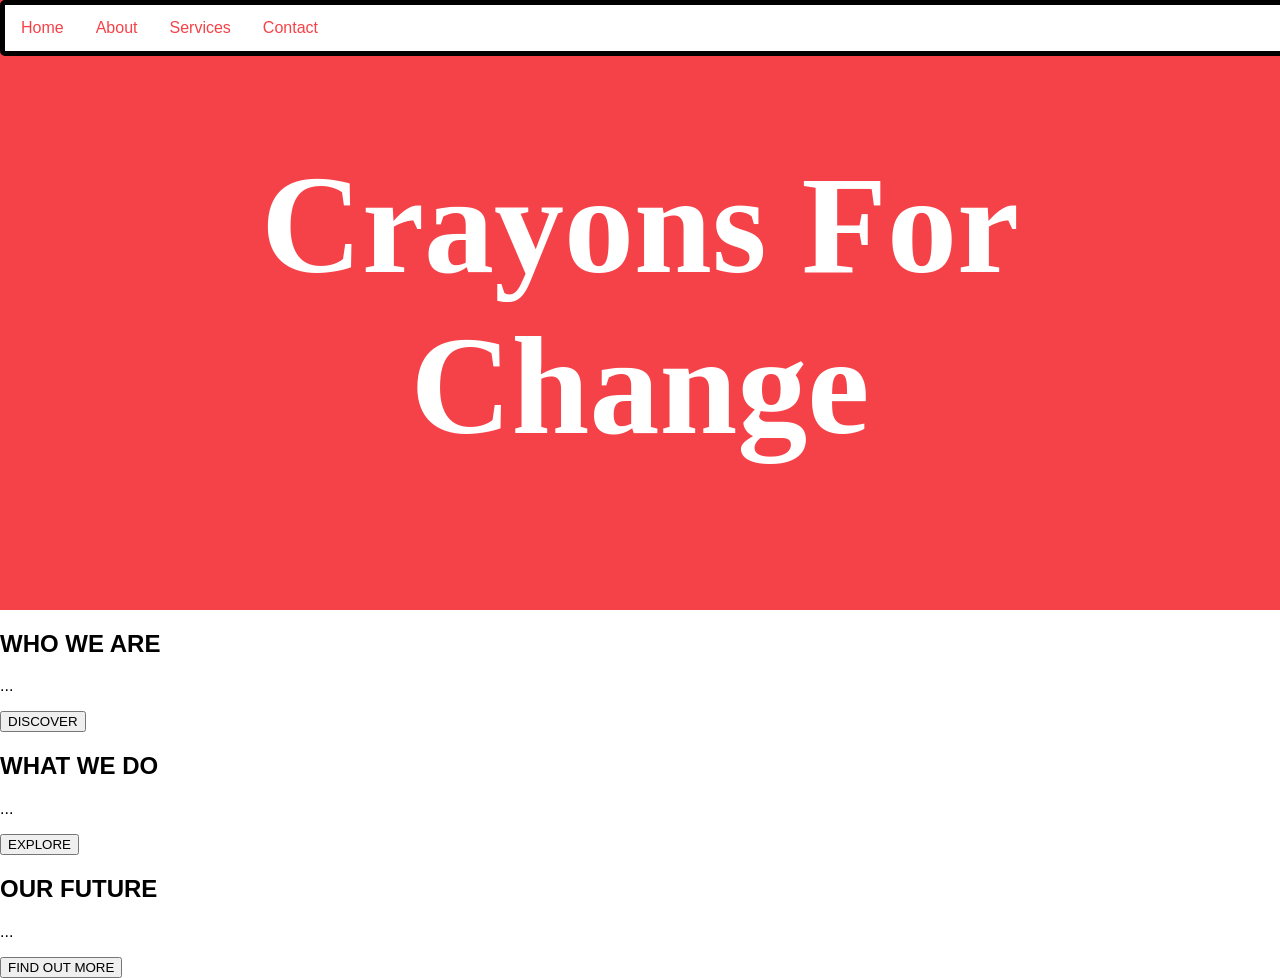
==== index.html @ f48bf634 "Initial commit" ====
<!DOCTYPE html>
<html>
	<head>
		<meta charset="utf-8" />
		<meta name="viewport" content="width=device-width" />
		<title>replit</title>
		<link href="style.css" rel="stylesheet" type="text/css" />
		<link rel="preconnect" href="https://fonts.googleapis.com" />
		<link rel="preconnect" href="https://fonts.gstatic.com" crossorigin />
		<link
			href="https://fonts.googleapis.com/css2?family=Oranienbaum&display=swap"
			rel="stylesheet"
		/>
	</head>

	<body>
		<div class="littleback">
			<div class="navbar">
				<a href="#home">Home</a>
				<a href="#about">About</a>
				<a href="#services">Services</a>
				<a href="#contact">Contact</a>
			</div>
		</div>
		<div class="header">
			<h1>Crayons For Change</h1>
		</div>
		<section id="who-we-are">
			<h2>WHO WE ARE</h2>
			<p>...</p>
			<button>DISCOVER</button>
		</section>

		<section id="what-we-do">
			<h2>WHAT WE DO</h2>
			<p>...</p>
			<button>EXPLORE</button>
		</section>

		<section id="our-future">
			<h2>OUR FUTURE</h2>
			<p>...</p>
			<button>FIND OUT MORE</button>
		</section>
		<div></div>
	</body>
</html>
---- style.css ----
body {
	margin: 0;
	padding: 0;
	font-family: Arial, sans-serif;
}

.header {
	background-color: #f54248; /* Set your desired background color */
	color: #ffffff; /* Set your desired text color */
	padding: 50px;
	text-align: center;
	font-size: 70px;
	font-family: "Roboto", serif;
}

.navbar {
	background-color: white; /* Set your desired background color */
	overflow: hidden;
	border-radius: 5px; /* Add rounded border */
	border: 5px solid black;
	position: fixed; /* Set position to fixed */
	width: 100%; /* Make it full width */
	top: 0; /* Stick to the top */
	z-index: 100; /* Set a high z-index to make sure it's on top of other elements */
}

.navbar a {
	float: left;
	display: block;
	color: #f54248; /* Set your desired text color */
	text-align: center;
	padding: 14px 16px;
	text-decoration: none;
}

.navbar a:hover {
	background-color: #ddd; /* Set your desired hover background color */
	color: black; /* Set your desired hover text color */
}
.littleback {
	background-color: #f54248;
}
.oranienbaum-regular {
	font-family: "Oranienbaum", serif;
	font-weight: 400;
	font-style: normal;
}
 {
}
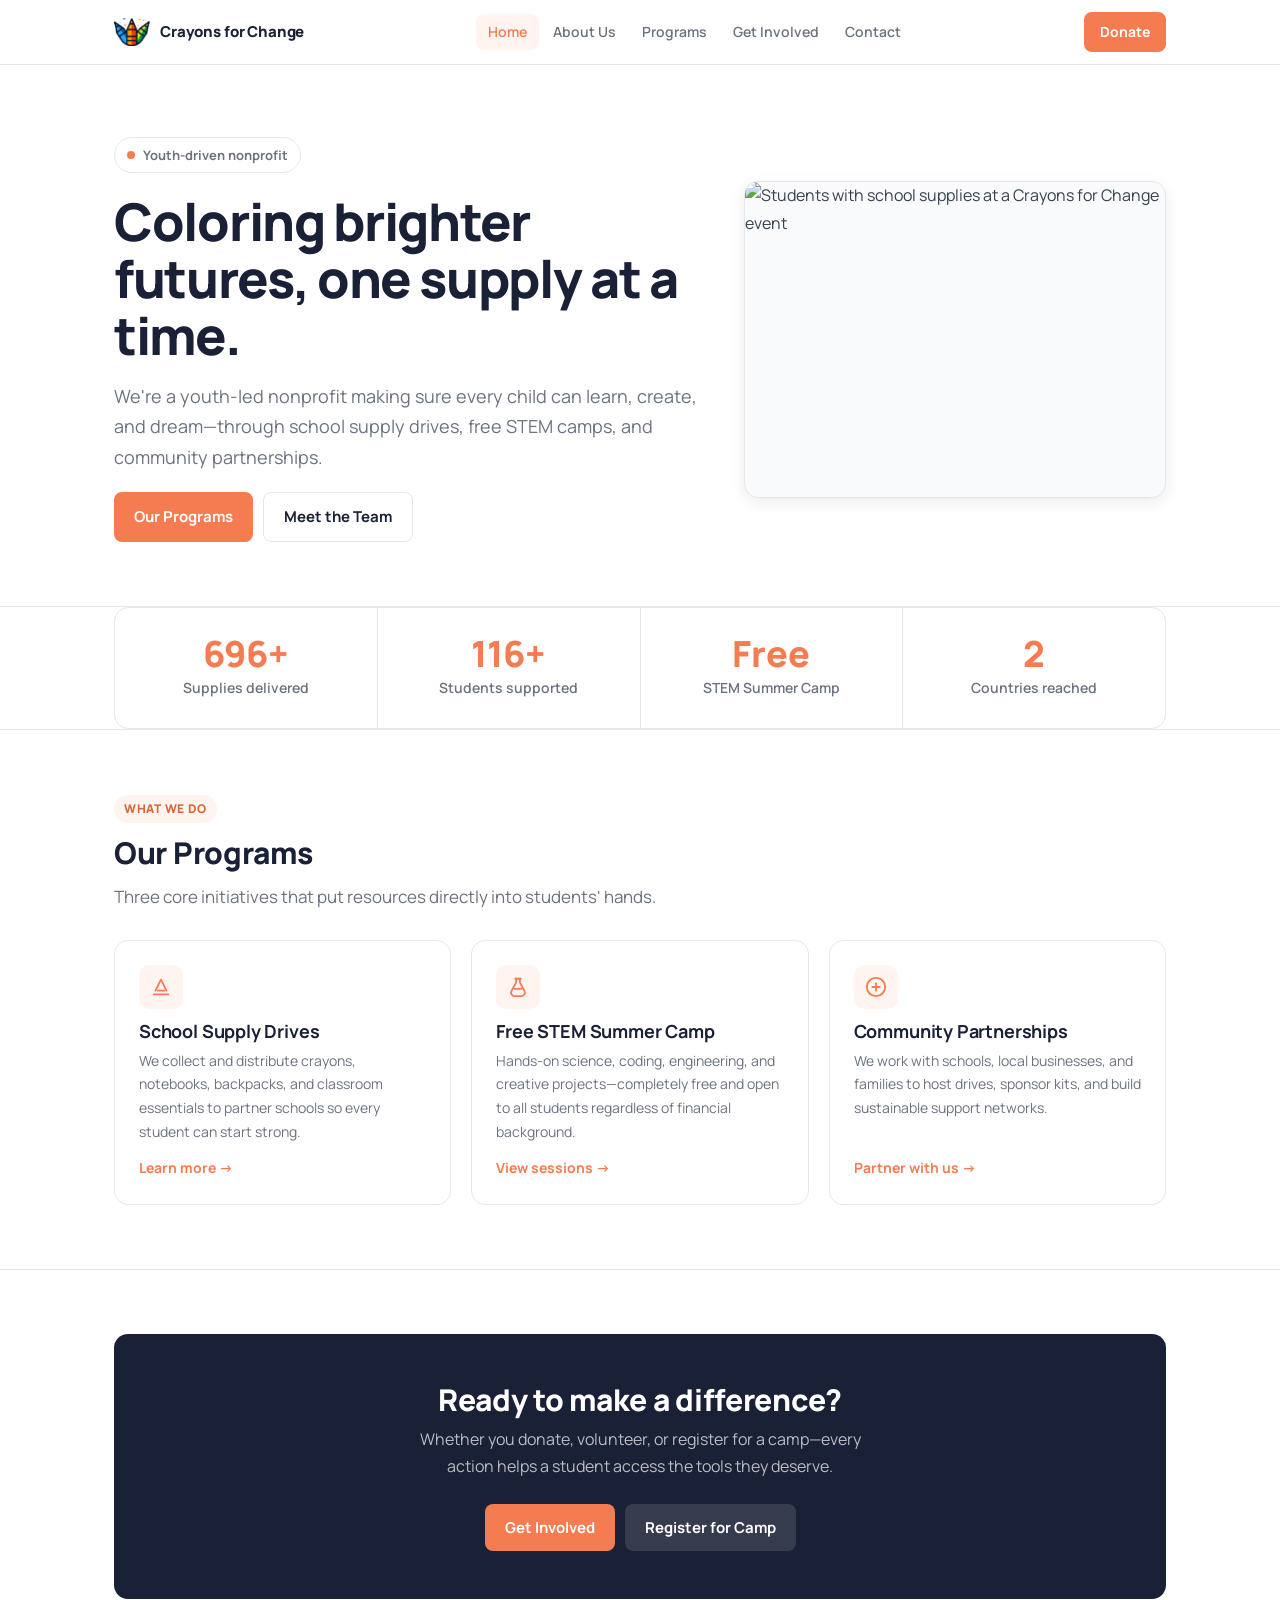
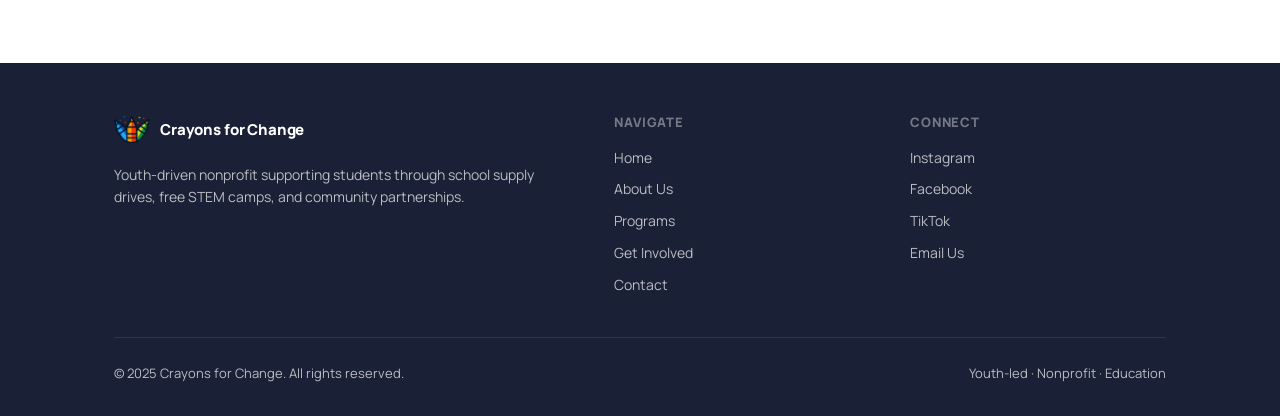
==== commit a87692a7: "Add files via upload" ====
--- a/index.html
+++ b/index.html
@@ -1,47 +1,184 @@
-<!DOCTYPE html>
-<html>
-	<head>
-		<meta charset="utf-8" />
-		<meta name="viewport" content="width=device-width" />
-		<title>replit</title>
-		<link href="style.css" rel="stylesheet" type="text/css" />
-		<link rel="preconnect" href="https://fonts.googleapis.com" />
-		<link rel="preconnect" href="https://fonts.gstatic.com" crossorigin />
-		<link
-			href="https://fonts.googleapis.com/css2?family=Oranienbaum&display=swap"
-			rel="stylesheet"
-		/>
-	</head>
+<!doctype html>
+<html lang="en">
+<head>
+  <meta charset="UTF-8" />
+  <meta name="viewport" content="width=device-width, initial-scale=1.0" />
+  <meta name="description" content="Crayons for Change is a youth-driven nonprofit supporting students through school supply drives, educational camps, and community partnerships." />
+  <meta name="theme-color" content="#f57c51" />
+  <title>Crayons for Change | Youth-Led Education Nonprofit</title>
+  <link rel="preconnect" href="https://fonts.googleapis.com" />
+  <link rel="preconnect" href="https://fonts.gstatic.com" crossorigin />
+  <link href="https://fonts.googleapis.com/css2?family=Manrope:wght@400;500;600;700;800&display=swap" rel="stylesheet" />
+  <link rel="stylesheet" href="styles.css" />
+</head>
+<body>
+  <a class="skip-link" href="#main">Skip to content</a>
 
-	<body>
-		<div class="littleback">
-			<div class="navbar">
-				<a href="#home">Home</a>
-				<a href="#about">About</a>
-				<a href="#services">Services</a>
-				<a href="#contact">Contact</a>
-			</div>
-		</div>
-		<div class="header">
-			<h1>Crayons For Change</h1>
-		</div>
-		<section id="who-we-are">
-			<h2>WHO WE ARE</h2>
-			<p>...</p>
-			<button>DISCOVER</button>
-		</section>
+  <header>
+    <div class="container">
+      <nav class="nav" aria-label="Primary">
+        <a class="brand" href="index.html">
+          <img src="Copy of crayons png.png" alt="Crayons for Change" width="36" height="36" decoding="async" />
+          Crayons for Change
+        </a>
+        <div class="nav-links">
+          <a href="index.html" aria-current="page" class="active">Home</a>
+          <a href="about.html">About Us</a>
+          <a href="programs.html">Programs</a>
+          <a href="get-involved.html">Get Involved</a>
+          <a href="contact.html">Contact</a>
+        </div>
+        <a class="nav-cta" href="get-involved.html">Donate</a>
+      </nav>
+    </div>
+  </header>
 
-		<section id="what-we-do">
-			<h2>WHAT WE DO</h2>
-			<p>...</p>
-			<button>EXPLORE</button>
-		</section>
+  <main id="main" tabindex="-1">
 
-		<section id="our-future">
-			<h2>OUR FUTURE</h2>
-			<p>...</p>
-			<button>FIND OUT MORE</button>
-		</section>
-		<div></div>
-	</body>
+    <!-- Hero -->
+    <section class="site-hero">
+      <div class="container">
+        <div class="grid-2-1">
+          <div>
+            <div class="hero-tag">
+              <span></span>
+              Youth-driven nonprofit
+            </div>
+            <h1>Coloring brighter futures, one supply at a time.</h1>
+            <p class="lead">We're a youth-led nonprofit making sure every child can learn, create, and dream—through school supply drives, free STEM camps, and community partnerships.</p>
+            <div class="btn-row">
+              <a class="btn btn-primary" href="programs.html">Our Programs</a>
+              <a class="btn btn-outline" href="about.html">Meet the Team</a>
+            </div>
+          </div>
+          <div class="hero-image">
+            <img src="DSC_2449.JPEG" alt="Students with school supplies at a Crayons for Change event" decoding="async" fetchpriority="high" />
+          </div>
+        </div>
+      </div>
+    </section>
+
+    <!-- Impact stats -->
+    <section style="padding: 0; border-top: 1px solid var(--border);">
+      <div class="container" style="padding-top: 0; padding-bottom: 0;">
+        <div class="stats-row">
+          <div class="stat-item">
+            <div class="stat-value">696+</div>
+            <div class="stat-label">Supplies delivered</div>
+          </div>
+          <div class="stat-item">
+            <div class="stat-value">116+</div>
+            <div class="stat-label">Students supported</div>
+          </div>
+          <div class="stat-item">
+            <div class="stat-value">Free</div>
+            <div class="stat-label">STEM Summer Camp</div>
+          </div>
+          <div class="stat-item">
+            <div class="stat-value">2</div>
+            <div class="stat-label">Countries reached</div>
+          </div>
+        </div>
+      </div>
+    </section>
+
+    <!-- Featured programs -->
+    <section>
+      <div class="container">
+        <div class="section-label">What We Do</div>
+        <h2>Our Programs</h2>
+        <p class="lead">Three core initiatives that put resources directly into students' hands.</p>
+
+        <div class="grid-3" style="margin-top: 28px;">
+          <a class="card card-hover feature-card" href="programs.html#supplies" style="text-decoration: none; color: inherit;">
+            <div class="feature-icon">
+              <svg viewBox="0 0 24 24" fill="none" stroke="#f57c51" stroke-width="2" stroke-linecap="round" stroke-linejoin="round">
+                <path d="M4 20h16"/><path d="M6 16l6-12 6 12"/><path d="M8.5 16h7"/>
+              </svg>
+            </div>
+            <div>
+              <h3>School Supply Drives</h3>
+              <p style="font-size:14px; color:var(--muted); margin:6px 0 0;">We collect and distribute crayons, notebooks, backpacks, and classroom essentials to partner schools so every student can start strong.</p>
+            </div>
+            <span class="feature-link">Learn more →</span>
+          </a>
+
+          <a class="card card-hover feature-card" href="programs.html#camps" style="text-decoration: none; color: inherit;">
+            <div class="feature-icon">
+              <svg viewBox="0 0 24 24" fill="none" stroke="#f57c51" stroke-width="2" stroke-linecap="round" stroke-linejoin="round">
+                <path d="M9 3h6"/><path d="M10 3v4l-5 9a4 4 0 0 0 3.5 6h7A4 4 0 0 0 19 16l-5-9V3"/><path d="M8 14h8"/>
+              </svg>
+            </div>
+            <div>
+              <h3>Free STEM Summer Camp</h3>
+              <p style="font-size:14px; color:var(--muted); margin:6px 0 0;">Hands-on science, coding, engineering, and creative projects—completely free and open to all students regardless of financial background.</p>
+            </div>
+            <span class="feature-link">View sessions →</span>
+          </a>
+
+          <a class="card card-hover feature-card" href="get-involved.html#partnerships" style="text-decoration: none; color: inherit;">
+            <div class="feature-icon">
+              <svg viewBox="0 0 24 24" fill="none" stroke="#f57c51" stroke-width="2" stroke-linecap="round" stroke-linejoin="round">
+                <circle cx="12" cy="12" r="10"/><path d="M8 12h8"/><path d="M12 8v8"/>
+              </svg>
+            </div>
+            <div>
+              <h3>Community Partnerships</h3>
+              <p style="font-size:14px; color:var(--muted); margin:6px 0 0;">We work with schools, local businesses, and families to host drives, sponsor kits, and build sustainable support networks.</p>
+            </div>
+            <span class="feature-link">Partner with us →</span>
+          </a>
+        </div>
+      </div>
+    </section>
+
+    <!-- CTA banner -->
+    <section>
+      <div class="container">
+        <div class="cta-banner">
+          <h2>Ready to make a difference?</h2>
+          <p>Whether you donate, volunteer, or register for a camp—every action helps a student access the tools they deserve.</p>
+          <div class="btn-row">
+            <a class="btn btn-primary" href="get-involved.html">Get Involved</a>
+            <a class="btn" style="background:rgba(255,255,255,0.12); color:#fff;" href="get-involved.html#register">Register for Camp</a>
+          </div>
+        </div>
+      </div>
+    </section>
+
+  </main>
+
+  <footer>
+    <div class="container">
+      <div class="footer-inner">
+        <div>
+          <a class="brand" href="index.html">
+            <img src="Copy of crayons png.png" alt="Crayons for Change" width="32" height="32" loading="lazy" decoding="async" />
+            Crayons for Change
+          </a>
+          <p class="brand-desc">Youth-driven nonprofit supporting students through school supply drives, free STEM camps, and community partnerships.</p>
+        </div>
+        <div class="footer-col">
+          <h4>Navigate</h4>
+          <a href="index.html">Home</a>
+          <a href="about.html">About Us</a>
+          <a href="programs.html">Programs</a>
+          <a href="get-involved.html">Get Involved</a>
+          <a href="contact.html">Contact</a>
+        </div>
+        <div class="footer-col">
+          <h4>Connect</h4>
+          <a href="#" rel="nofollow">Instagram</a>
+          <a href="#" rel="nofollow">Facebook</a>
+          <a href="#" rel="nofollow">TikTok</a>
+          <a href="mailto:hello@crayonsforchange.org">Email Us</a>
+        </div>
+      </div>
+      <div class="footer-bottom">
+        <span>&copy; 2025 Crayons for Change. All rights reserved.</span>
+        <span>Youth-led · Nonprofit · Education</span>
+      </div>
+    </div>
+  </footer>
+</body>
 </html>
--- a/styles.css
+++ b/styles.css
@@ -0,0 +1,568 @@
+/* Crayons for Change — shared stylesheet */
+
+:root {
+  --max-width: 1100px;
+  --orange: #f57c51;
+  --orange-dark: #d96535;
+  --orange-light: #fff4f0;
+  --navy: #1a2035;
+  --text: #374151;
+  --muted: #6b7280;
+  --border: #e5e7eb;
+  --bg: #ffffff;
+  --bg-alt: #f9fafb;
+  --radius: 8px;
+  --radius-lg: 14px;
+  --shadow-sm: 0 1px 3px rgba(0,0,0,0.08), 0 1px 2px rgba(0,0,0,0.05);
+  --shadow: 0 4px 16px rgba(0,0,0,0.08);
+}
+
+*, *::before, *::after { box-sizing: border-box; }
+
+html { scroll-behavior: smooth; }
+
+body {
+  margin: 0;
+  font-family: "Manrope", system-ui, -apple-system, sans-serif;
+  background: var(--bg);
+  color: var(--text);
+  line-height: 1.7;
+  font-size: 16px;
+}
+
+img { max-width: 100%; height: auto; display: block; }
+a { color: inherit; }
+
+/* ─── Skip link ─── */
+.skip-link {
+  position: absolute; left: 16px; top: 16px;
+  padding: 8px 14px; border-radius: var(--radius);
+  background: #fff; color: var(--navy);
+  text-decoration: none; font-weight: 700;
+  box-shadow: var(--shadow); z-index: 30;
+  transform: translateY(-200%); transition: transform 0.2s;
+}
+.skip-link:focus { transform: translateY(0); }
+
+/* ─── Header / Nav ─── */
+header {
+  position: sticky; top: 0; z-index: 20;
+  background: #fff;
+  border-bottom: 1px solid var(--border);
+}
+
+.container {
+  max-width: var(--max-width);
+  margin: 0 auto;
+  padding: 0 24px;
+}
+
+.nav {
+  display: flex;
+  align-items: center;
+  justify-content: space-between;
+  gap: 16px;
+  height: 64px;
+}
+
+.brand {
+  display: inline-flex;
+  align-items: center;
+  gap: 10px;
+  text-decoration: none;
+  font-weight: 800;
+  color: var(--navy);
+  font-size: 15px;
+  letter-spacing: -0.01em;
+  flex-shrink: 0;
+}
+
+.brand img {
+  width: 36px; height: 36px;
+  object-fit: contain;
+}
+
+.nav-links {
+  display: flex;
+  align-items: center;
+  gap: 2px;
+}
+
+.nav-links a {
+  text-decoration: none;
+  padding: 6px 12px;
+  border-radius: var(--radius);
+  font-weight: 600;
+  font-size: 14px;
+  color: var(--muted);
+  transition: color 0.15s, background 0.15s;
+}
+
+.nav-links a:hover { color: var(--navy); background: var(--bg-alt); }
+
+.nav-links a.active,
+.nav-links a[aria-current="page"] {
+  color: var(--orange);
+  background: var(--orange-light);
+}
+
+.nav-cta {
+  display: inline-flex;
+  align-items: center;
+  padding: 8px 16px;
+  border-radius: var(--radius);
+  background: var(--orange);
+  color: #fff !important;
+  font-weight: 700;
+  font-size: 14px;
+  text-decoration: none;
+  transition: background 0.15s, transform 0.1s;
+  white-space: nowrap;
+}
+
+.nav-cta:hover { background: var(--orange-dark); transform: translateY(-1px); color: #fff !important; }
+
+/* ─── Page hero ─── */
+.page-hero {
+  background: var(--navy);
+  color: #fff;
+  padding: 60px 0;
+  text-align: center;
+}
+
+.page-hero h1 {
+  margin: 0 0 12px;
+  font-size: clamp(28px, 4vw, 44px);
+  font-weight: 800;
+  letter-spacing: -0.02em;
+  line-height: 1.15;
+}
+
+.page-hero p {
+  margin: 0 auto;
+  max-width: 560px;
+  color: rgba(255,255,255,0.72);
+  font-size: 17px;
+}
+
+/* ─── Section layout ─── */
+section { padding: 64px 0; }
+section + section { border-top: 1px solid var(--border); }
+
+.section-label {
+  display: inline-flex;
+  align-items: center;
+  gap: 6px;
+  padding: 4px 10px;
+  border-radius: 999px;
+  background: var(--orange-light);
+  color: var(--orange-dark);
+  font-size: 12px;
+  font-weight: 800;
+  letter-spacing: 0.06em;
+  text-transform: uppercase;
+  margin-bottom: 12px;
+}
+
+h1, h2, h3 {
+  margin: 0;
+  color: var(--navy);
+  letter-spacing: -0.01em;
+  line-height: 1.2;
+}
+
+h2 { font-size: clamp(22px, 2.5vw, 30px); font-weight: 800; }
+h3 { font-size: 18px; font-weight: 700; }
+
+.lead {
+  color: var(--muted);
+  font-size: 17px;
+  margin: 12px 0 0;
+  max-width: 640px;
+}
+
+/* ─── Grid ─── */
+.grid-3 {
+  display: grid;
+  grid-template-columns: repeat(3, 1fr);
+  gap: 20px;
+}
+
+.grid-2 {
+  display: grid;
+  grid-template-columns: repeat(2, 1fr);
+  gap: 20px;
+}
+
+.grid-2-1 {
+  display: grid;
+  grid-template-columns: 1.4fr 1fr;
+  gap: 40px;
+  align-items: center;
+}
+
+/* ─── Cards ─── */
+.card {
+  background: #fff;
+  border: 1px solid var(--border);
+  border-radius: var(--radius-lg);
+  padding: 24px;
+}
+
+.card-hover {
+  transition: box-shadow 0.15s, transform 0.15s;
+}
+
+.card-hover:hover {
+  box-shadow: var(--shadow);
+  transform: translateY(-2px);
+}
+
+/* ─── Buttons ─── */
+.btn {
+  display: inline-flex;
+  align-items: center;
+  justify-content: center;
+  gap: 8px;
+  padding: 11px 20px;
+  border-radius: var(--radius);
+  font-weight: 700;
+  font-size: 15px;
+  text-decoration: none;
+  border: none;
+  cursor: pointer;
+  transition: background 0.15s, transform 0.1s, box-shadow 0.15s;
+}
+
+.btn:hover { transform: translateY(-1px); }
+
+.btn-primary {
+  background: var(--orange);
+  color: #fff;
+}
+.btn-primary:hover { background: var(--orange-dark); }
+
+.btn-outline {
+  background: transparent;
+  border: 1.5px solid var(--border);
+  color: var(--navy);
+}
+.btn-outline:hover { background: var(--bg-alt); border-color: #d1d5db; }
+
+.btn-dark {
+  background: var(--navy);
+  color: #fff;
+}
+.btn-dark:hover { background: #252d47; }
+
+.btn-row {
+  display: flex;
+  flex-wrap: wrap;
+  gap: 10px;
+  margin-top: 20px;
+}
+
+/* ─── Stats ─── */
+.stats-row {
+  display: flex;
+  gap: 0;
+  border: 1px solid var(--border);
+  border-radius: var(--radius-lg);
+  overflow: hidden;
+}
+
+.stat-item {
+  flex: 1;
+  padding: 28px 24px;
+  text-align: center;
+  border-right: 1px solid var(--border);
+}
+
+.stat-item:last-child { border-right: none; }
+
+.stat-value {
+  font-size: 36px;
+  font-weight: 800;
+  color: var(--orange);
+  line-height: 1;
+}
+
+.stat-label {
+  font-size: 14px;
+  color: var(--muted);
+  font-weight: 600;
+  margin-top: 4px;
+}
+
+/* ─── Feature cards ─── */
+.feature-card {
+  display: flex;
+  flex-direction: column;
+  gap: 12px;
+  text-decoration: none;
+  color: inherit;
+}
+
+.feature-icon {
+  width: 44px; height: 44px;
+  border-radius: 10px;
+  background: var(--orange-light);
+  display: grid;
+  place-items: center;
+  flex-shrink: 0;
+}
+
+.feature-icon svg { width: 22px; height: 22px; }
+
+.feature-card h3 { margin-bottom: 4px; }
+
+.feature-link {
+  margin-top: auto;
+  font-weight: 700;
+  font-size: 14px;
+  color: var(--orange);
+}
+
+/* ─── Hero section ─── */
+.site-hero {
+  padding: 72px 0 64px;
+  background: var(--bg);
+}
+
+.hero-tag {
+  display: inline-flex;
+  align-items: center;
+  gap: 8px;
+  padding: 6px 12px;
+  border: 1px solid var(--border);
+  border-radius: 999px;
+  font-size: 13px;
+  font-weight: 700;
+  color: var(--muted);
+  margin-bottom: 20px;
+}
+
+.hero-tag span {
+  display: inline-block;
+  width: 8px; height: 8px;
+  border-radius: 50%;
+  background: var(--orange);
+}
+
+.site-hero h1 {
+  font-size: clamp(32px, 4.5vw, 52px);
+  font-weight: 800;
+  letter-spacing: -0.025em;
+  line-height: 1.1;
+  max-width: 600px;
+  margin-bottom: 16px;
+}
+
+.site-hero .lead { font-size: 18px; }
+
+.hero-image {
+  border-radius: var(--radius-lg);
+  overflow: hidden;
+  border: 1px solid var(--border);
+  box-shadow: var(--shadow);
+  aspect-ratio: 4/3;
+  background: var(--bg-alt);
+}
+
+.hero-image img {
+  width: 100%; height: 100%;
+  object-fit: cover;
+}
+
+/* ─── Lists ─── */
+.clean-list {
+  list-style: none;
+  padding: 0;
+  margin: 0;
+  display: flex;
+  flex-direction: column;
+  gap: 10px;
+}
+
+.clean-list li {
+  display: flex;
+  gap: 12px;
+  align-items: flex-start;
+  font-size: 15px;
+}
+
+.clean-list li::before {
+  content: '';
+  display: block;
+  width: 6px;
+  height: 6px;
+  border-radius: 50%;
+  background: var(--orange);
+  flex-shrink: 0;
+  margin-top: 8px;
+}
+
+/* ─── Team / person cards ─── */
+.team-grid {
+  display: grid;
+  grid-template-columns: repeat(4, 1fr);
+  gap: 20px;
+}
+
+.person-card .photo {
+  width: 100%;
+  aspect-ratio: 3/4;
+  border-radius: var(--radius-lg);
+  overflow: hidden;
+  background: var(--bg-alt);
+  border: 1px solid var(--border);
+  margin-bottom: 14px;
+}
+
+.person-card .photo img {
+  width: 100%; height: 100%;
+  object-fit: cover;
+}
+
+.person-card .photo-placeholder {
+  width: 100%; height: 100%;
+  display: grid;
+  place-items: center;
+  font-size: 48px;
+  color: var(--border);
+}
+
+.person-card h3 { font-size: 16px; margin-bottom: 2px; }
+.person-role { font-size: 13px; font-weight: 700; color: var(--orange); margin: 0 0 6px; }
+.person-bio { font-size: 14px; color: var(--muted); margin: 0; }
+
+/* ─── CTA banner ─── */
+.cta-banner {
+  background: var(--navy);
+  border-radius: var(--radius-lg);
+  padding: 48px;
+  text-align: center;
+  color: #fff;
+}
+
+.cta-banner h2 { color: #fff; margin-bottom: 8px; }
+.cta-banner p { color: rgba(255,255,255,0.7); max-width: 480px; margin: 0 auto 24px; }
+.cta-banner .btn-row { justify-content: center; }
+
+/* ─── Callout box ─── */
+.callout {
+  background: var(--orange-light);
+  border: 1px solid rgba(245, 124, 81, 0.2);
+  border-radius: var(--radius-lg);
+  padding: 24px;
+}
+
+.callout h3 { color: var(--orange-dark); }
+
+/* ─── Two-col content ─── */
+.content-image {
+  border-radius: var(--radius-lg);
+  overflow: hidden;
+  border: 1px solid var(--border);
+  box-shadow: var(--shadow-sm);
+  min-height: 280px;
+  background: var(--bg-alt);
+}
+
+.content-image img {
+  width: 100%; height: 100%;
+  object-fit: cover;
+}
+
+/* ─── Get involved cards ─── */
+.involve-card {
+  display: flex;
+  flex-direction: column;
+  gap: 12px;
+}
+
+.involve-card h3 { margin-bottom: 4px; }
+
+/* ─── Contact ─── */
+.contact-info a {
+  color: var(--orange);
+  text-decoration: none;
+  font-weight: 700;
+}
+.contact-info a:hover { text-decoration: underline; }
+
+/* ─── Footer ─── */
+footer {
+  background: var(--navy);
+  color: rgba(255,255,255,0.7);
+  padding: 48px 0 32px;
+  margin-top: 0;
+}
+
+.footer-inner {
+  display: grid;
+  grid-template-columns: 1.8fr 1fr 1fr;
+  gap: 40px;
+  padding-bottom: 32px;
+  border-bottom: 1px solid rgba(255,255,255,0.1);
+}
+
+footer .brand { color: #fff; }
+footer .brand-desc { font-size: 14px; margin-top: 8px; line-height: 1.6; }
+
+.footer-col h4 {
+  font-size: 13px;
+  font-weight: 800;
+  text-transform: uppercase;
+  letter-spacing: 0.06em;
+  color: rgba(255,255,255,0.4);
+  margin: 0 0 12px;
+}
+
+.footer-col a {
+  display: block;
+  color: rgba(255,255,255,0.7);
+  text-decoration: none;
+  font-size: 14px;
+  margin-bottom: 8px;
+  transition: color 0.15s;
+}
+
+.footer-col a:hover { color: #fff; }
+
+.footer-bottom {
+  padding-top: 24px;
+  font-size: 13px;
+  display: flex;
+  justify-content: space-between;
+  align-items: center;
+  flex-wrap: wrap;
+  gap: 8px;
+}
+
+/* ─── Responsive ─── */
+@media (max-width: 960px) {
+  .grid-3 { grid-template-columns: 1fr 1fr; }
+  .team-grid { grid-template-columns: 1fr 1fr; }
+  .grid-2-1 { grid-template-columns: 1fr; gap: 28px; }
+  .footer-inner { grid-template-columns: 1fr 1fr; }
+}
+
+@media (max-width: 680px) {
+  .nav-links { display: none; }
+  .grid-3 { grid-template-columns: 1fr; }
+  .grid-2 { grid-template-columns: 1fr; }
+  .stats-row { flex-direction: column; }
+  .stat-item { border-right: none; border-bottom: 1px solid var(--border); }
+  .stat-item:last-child { border-bottom: none; }
+  .team-grid { grid-template-columns: 1fr 1fr; }
+  .cta-banner { padding: 32px 24px; }
+  .footer-inner { grid-template-columns: 1fr; }
+  section { padding: 48px 0; }
+}
+
+@media (prefers-reduced-motion: reduce) {
+  html { scroll-behavior: auto; }
+  .btn, .card-hover { transition: none; }
+  .btn:hover, .card-hover:hover { transform: none; }
+}
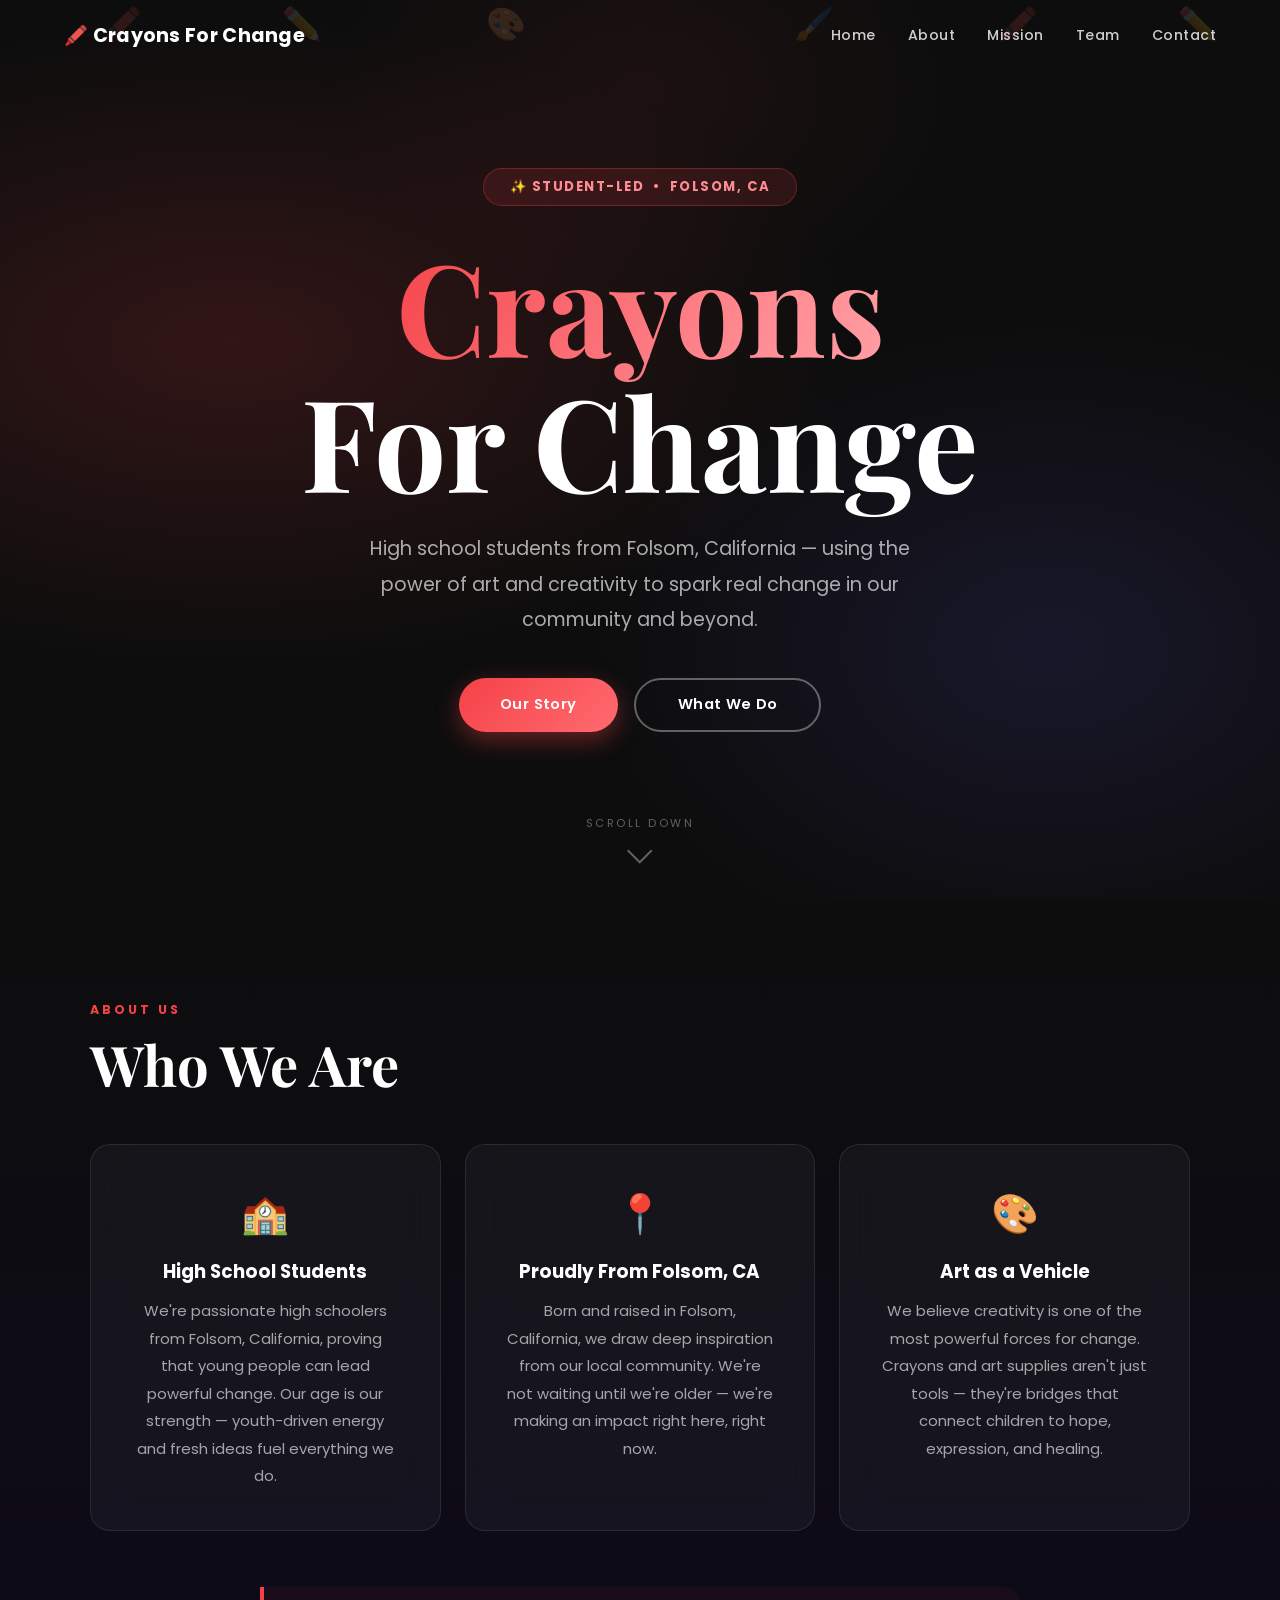
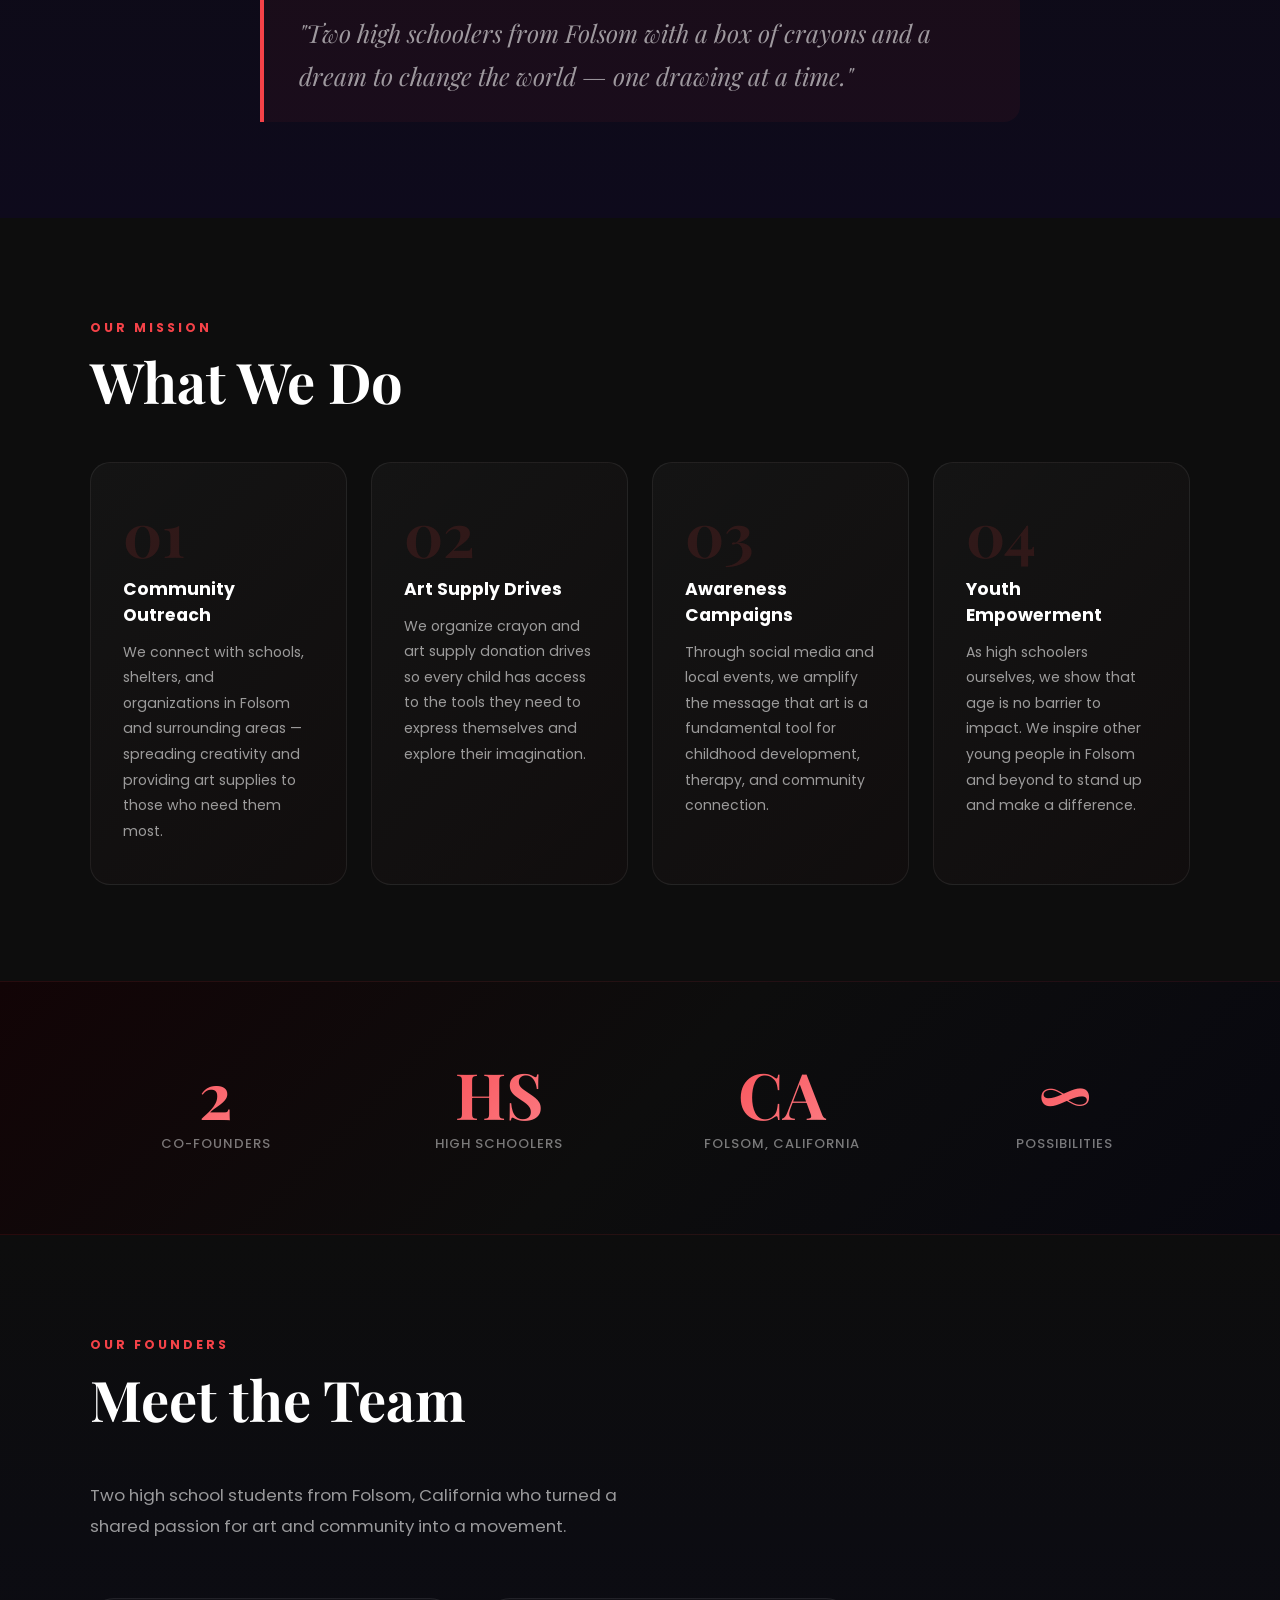
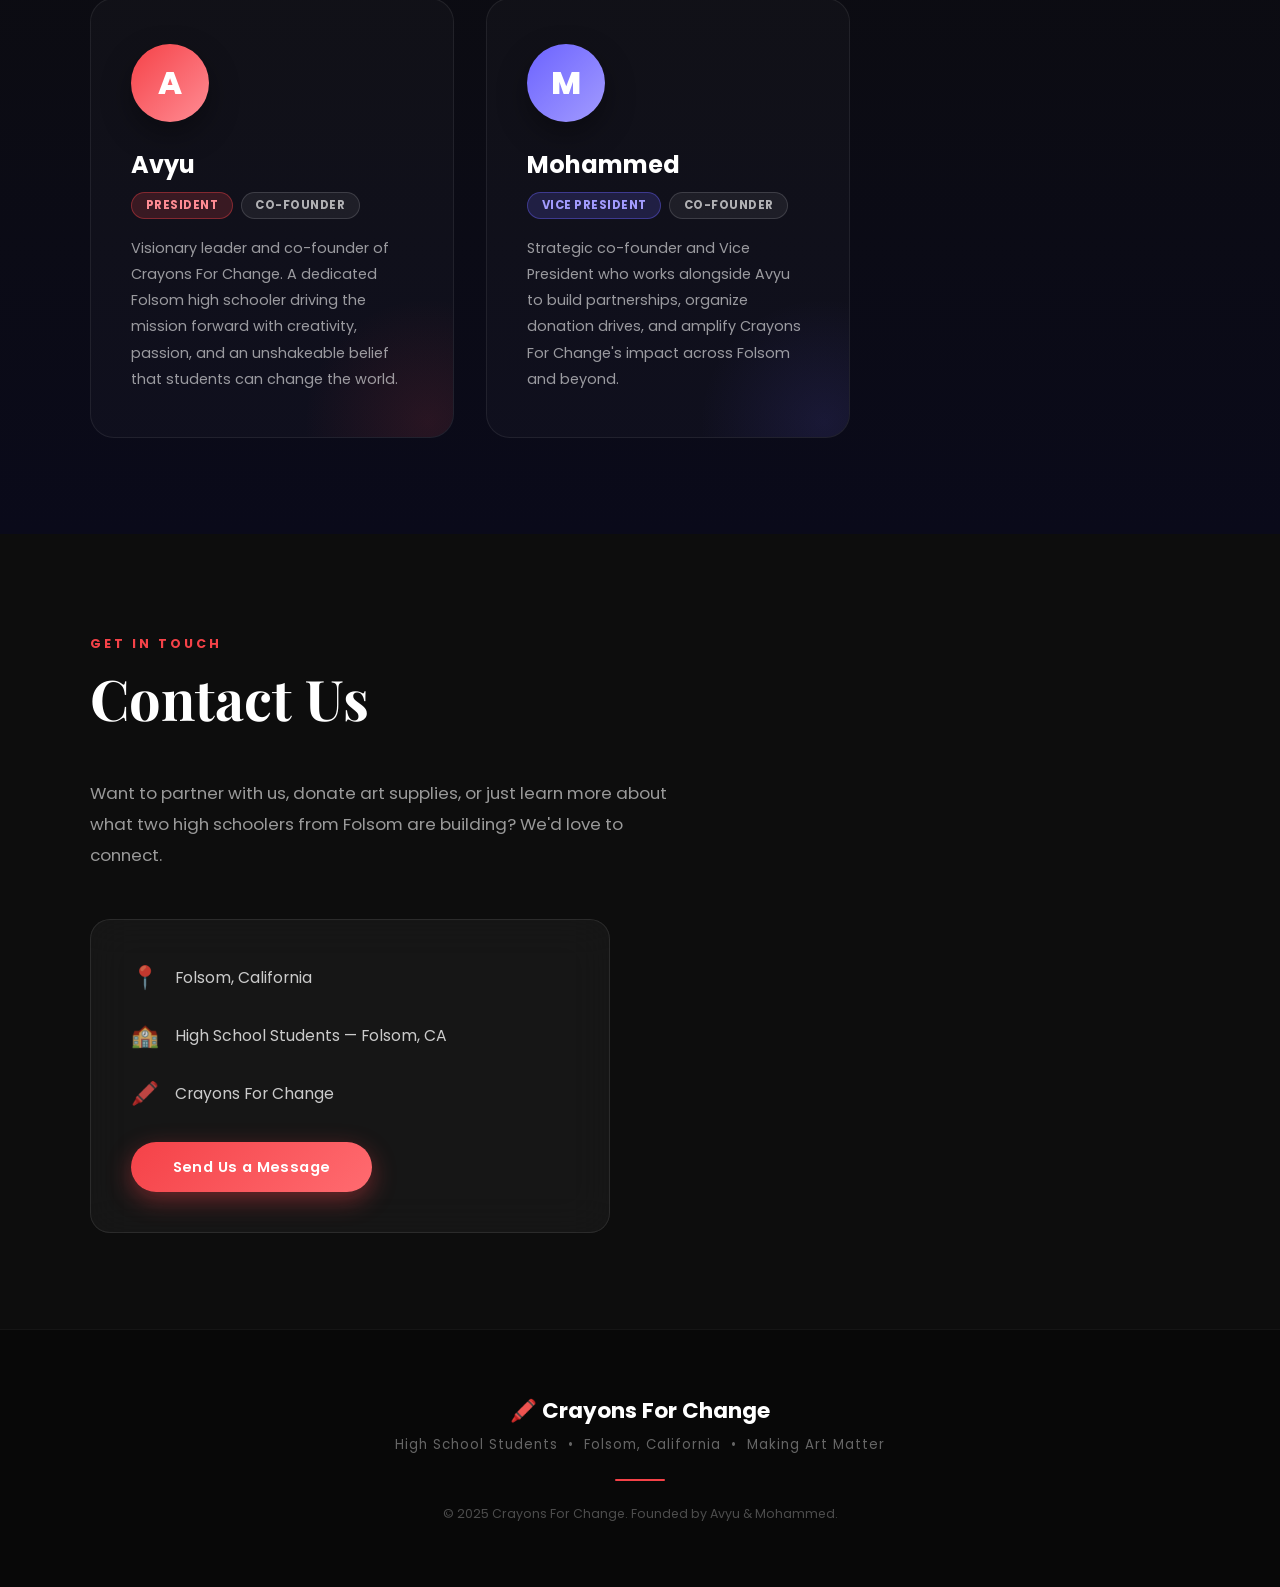
==== commit 3fa3363e: "Redesign website with founders, Folsom CA branding, and SEO - Update founders to Avyu (President) an" ====
--- a/index.html
+++ b/index.html
@@ -1,184 +1,350 @@
-<!doctype html>
+<!DOCTYPE html>
 <html lang="en">
-<head>
-  <meta charset="UTF-8" />
-  <meta name="viewport" content="width=device-width, initial-scale=1.0" />
-  <meta name="description" content="Crayons for Change is a youth-driven nonprofit supporting students through school supply drives, educational camps, and community partnerships." />
-  <meta name="theme-color" content="#f57c51" />
-  <title>Crayons for Change | Youth-Led Education Nonprofit</title>
-  <link rel="preconnect" href="https://fonts.googleapis.com" />
-  <link rel="preconnect" href="https://fonts.gstatic.com" crossorigin />
-  <link href="https://fonts.googleapis.com/css2?family=Manrope:wght@400;500;600;700;800&display=swap" rel="stylesheet" />
-  <link rel="stylesheet" href="styles.css" />
-</head>
-<body>
-  <a class="skip-link" href="#main">Skip to content</a>
-
-  <header>
-    <div class="container">
-      <nav class="nav" aria-label="Primary">
-        <a class="brand" href="index.html">
-          <img src="Copy of crayons png.png" alt="Crayons for Change" width="36" height="36" decoding="async" />
-          Crayons for Change
-        </a>
-        <div class="nav-links">
-          <a href="index.html" aria-current="page" class="active">Home</a>
-          <a href="about.html">About Us</a>
-          <a href="programs.html">Programs</a>
-          <a href="get-involved.html">Get Involved</a>
-          <a href="contact.html">Contact</a>
-        </div>
-        <a class="nav-cta" href="get-involved.html">Donate</a>
-      </nav>
-    </div>
-  </header>
-
-  <main id="main" tabindex="-1">
-
-    <!-- Hero -->
-    <section class="site-hero">
-      <div class="container">
-        <div class="grid-2-1">
-          <div>
-            <div class="hero-tag">
-              <span></span>
-              Youth-driven nonprofit
+  <head>
+    <meta charset="utf-8" />
+    <meta name="viewport" content="width=device-width, initial-scale=1.0" />
+    <title>Crayons For Change | Folsom, CA High School Student Organization</title>
+
+    <!-- SEO Meta Tags -->
+    <meta name="description" content="Crayons For Change is a youth-led nonprofit organization founded by Avyu and Mohammed, high school students from Folsom, California. We use art and creativity to make a difference in our community." />
+    <meta name="keywords" content="Crayons For Change, Folsom California, Avyu, Mohammed, high school students, youth organization, art nonprofit, Folsom CA, student-led, crayon donation, community outreach" />
+    <meta name="author" content="Avyu, Mohammed — Crayons For Change" />
+    <meta name="robots" content="index, follow" />
+
+    <!-- Open Graph / Social Sharing -->
+    <meta property="og:type" content="website" />
+    <meta property="og:title" content="Crayons For Change | Folsom, CA" />
+    <meta property="og:description" content="Youth-led art organization founded by Avyu and Mohammed, high schoolers from Folsom, California. Making a difference one crayon at a time." />
+    <meta property="og:site_name" content="Crayons For Change" />
+
+    <!-- Twitter Card -->
+    <meta name="twitter:card" content="summary_large_image" />
+    <meta name="twitter:title" content="Crayons For Change | Folsom, CA" />
+    <meta name="twitter:description" content="High school students Avyu & Mohammed from Folsom, CA using art to change the world." />
+
+    <!-- Structured Data (Google Rich Results) -->
+    <script type="application/ld+json">
+    {
+      "@context": "https://schema.org",
+      "@type": "Organization",
+      "name": "Crayons For Change",
+      "description": "A youth-led organization founded by high school students Avyu and Mohammed in Folsom, California, dedicated to using art and creativity for community change.",
+      "foundingLocation": {
+        "@type": "Place",
+        "name": "Folsom, California"
+      },
+      "member": [
+        {
+          "@type": "Person",
+          "name": "Avyu",
+          "jobTitle": "President and Co-Founder",
+          "affiliation": "Crayons For Change"
+        },
+        {
+          "@type": "Person",
+          "name": "Mohammed",
+          "jobTitle": "Vice President and Co-Founder",
+          "affiliation": "Crayons For Change"
+        }
+      ]
+    }
+    </script>
+
+    <link href="style.css" rel="stylesheet" type="text/css" />
+    <link rel="preconnect" href="https://fonts.googleapis.com" />
+    <link rel="preconnect" href="https://fonts.gstatic.com" crossorigin />
+    <link
+      href="https://fonts.googleapis.com/css2?family=Oranienbaum&family=Poppins:wght@300;400;600;700;800&family=Playfair+Display:ital,wght@0,700;1,400&display=swap"
+      rel="stylesheet"
+    />
+  </head>
+
+  <body>
+    <!-- Navbar -->
+    <nav class="navbar" id="navbar">
+      <div class="nav-logo">🖍️ Crayons For Change</div>
+      <div class="nav-links">
+        <a href="#home">Home</a>
+        <a href="#about">About</a>
+        <a href="#mission">Mission</a>
+        <a href="#team">Team</a>
+        <a href="#contact">Contact</a>
+      </div>
+    </nav>
+
+    <!-- Hero Section -->
+    <section id="home" class="hero">
+      <div class="hero-bg"></div>
+      <div class="floating-crayons">
+        <span class="crayon" style="--delay:0s;--x:8%">🖍️</span>
+        <span class="crayon" style="--delay:0.7s;--x:22%">✏️</span>
+        <span class="crayon" style="--delay:1.4s;--x:38%">🎨</span>
+        <span class="crayon" style="--delay:2.1s;--x:62%">🖌️</span>
+        <span class="crayon" style="--delay:0.3s;--x:78%">🖍️</span>
+        <span class="crayon" style="--delay:1.8s;--x:92%">✏️</span>
+      </div>
+      <div class="hero-content">
+        <div class="hero-badge">✨ Student-Led &nbsp;•&nbsp; Folsom, CA</div>
+        <h1 class="hero-title">
+          <span class="gradient-text">Crayons</span><br />For Change
+        </h1>
+        <p class="hero-subtitle">
+          High school students from Folsom, California — using the power of art
+          and creativity to spark real change in our community and beyond.
+        </p>
+        <div class="hero-buttons">
+          <a href="#about" class="btn btn-primary">Our Story</a>
+          <a href="#mission" class="btn btn-outline">What We Do</a>
+        </div>
+      </div>
+      <div class="scroll-indicator">
+        <span>Scroll Down</span>
+        <div class="scroll-arrow"></div>
+      </div>
+    </section>
+
+    <!-- About Section -->
+    <section id="about" class="about reveal">
+      <div class="section-container">
+        <div class="section-label">About Us</div>
+        <h2 class="section-title">Who We Are</h2>
+        <div class="about-grid">
+          <div class="about-card glass-card">
+            <div class="about-icon">🏫</div>
+            <h3>High School Students</h3>
+            <p>
+              We're passionate high schoolers from Folsom, California, proving
+              that young people can lead powerful change. Our age is our
+              strength — youth-driven energy and fresh ideas fuel everything
+              we do.
+            </p>
+          </div>
+          <div class="about-card glass-card">
+            <div class="about-icon">📍</div>
+            <h3>Proudly From Folsom, CA</h3>
+            <p>
+              Born and raised in Folsom, California, we draw deep inspiration
+              from our local community. We're not waiting until we're older —
+              we're making an impact right here, right now.
+            </p>
+          </div>
+          <div class="about-card glass-card">
+            <div class="about-icon">🎨</div>
+            <h3>Art as a Vehicle</h3>
+            <p>
+              We believe creativity is one of the most powerful forces for
+              change. Crayons and art supplies aren't just tools — they're
+              bridges that connect children to hope, expression, and healing.
+            </p>
+          </div>
+        </div>
+        <div class="about-statement">
+          <blockquote>
+            "Two high schoolers from Folsom with a box of crayons and a dream
+            to change the world — one drawing at a time."
+          </blockquote>
+        </div>
+      </div>
+    </section>
+
+    <!-- Mission Section -->
+    <section id="mission" class="mission reveal">
+      <div class="section-container">
+        <div class="section-label">Our Mission</div>
+        <h2 class="section-title">What We Do</h2>
+        <div class="mission-grid">
+          <div class="mission-card reveal-card">
+            <div class="card-number">01</div>
+            <h3>Community Outreach</h3>
+            <p>
+              We connect with schools, shelters, and organizations in Folsom
+              and surrounding areas — spreading creativity and providing art
+              supplies to those who need them most.
+            </p>
+          </div>
+          <div class="mission-card reveal-card">
+            <div class="card-number">02</div>
+            <h3>Art Supply Drives</h3>
+            <p>
+              We organize crayon and art supply donation drives so every child
+              has access to the tools they need to express themselves and
+              explore their imagination.
+            </p>
+          </div>
+          <div class="mission-card reveal-card">
+            <div class="card-number">03</div>
+            <h3>Awareness Campaigns</h3>
+            <p>
+              Through social media and local events, we amplify the message
+              that art is a fundamental tool for childhood development,
+              therapy, and community connection.
+            </p>
+          </div>
+          <div class="mission-card reveal-card">
+            <div class="card-number">04</div>
+            <h3>Youth Empowerment</h3>
+            <p>
+              As high schoolers ourselves, we show that age is no barrier to
+              impact. We inspire other young people in Folsom and beyond to
+              stand up and make a difference.
+            </p>
+          </div>
+        </div>
+      </div>
+    </section>
+
+    <!-- Stats Section -->
+    <section class="stats reveal">
+      <div class="section-container">
+        <div class="stats-grid">
+          <div class="stat-item">
+            <div class="stat-number">2</div>
+            <div class="stat-label">Co-Founders</div>
+          </div>
+          <div class="stat-item">
+            <div class="stat-number">HS</div>
+            <div class="stat-label">High Schoolers</div>
+          </div>
+          <div class="stat-item">
+            <div class="stat-number">CA</div>
+            <div class="stat-label">Folsom, California</div>
+          </div>
+          <div class="stat-item">
+            <div class="stat-number">∞</div>
+            <div class="stat-label">Possibilities</div>
+          </div>
+        </div>
+      </div>
+    </section>
+
+    <!-- Team Section -->
+    <section id="team" class="team reveal">
+      <div class="section-container">
+        <div class="section-label">Our Founders</div>
+        <h2 class="section-title">Meet the Team</h2>
+        <p class="team-intro">
+          Two high school students from Folsom, California who turned a shared
+          passion for art and community into a movement.
+        </p>
+        <div class="team-grid">
+          <div class="team-card reveal-card">
+            <div
+              class="team-avatar"
+              style="background: linear-gradient(135deg, #f54248, #ff8c94)"
+            >
+              A
             </div>
-            <h1>Coloring brighter futures, one supply at a time.</h1>
-            <p class="lead">We're a youth-led nonprofit making sure every child can learn, create, and dream—through school supply drives, free STEM camps, and community partnerships.</p>
-            <div class="btn-row">
-              <a class="btn btn-primary" href="programs.html">Our Programs</a>
-              <a class="btn btn-outline" href="about.html">Meet the Team</a>
+            <div class="team-info">
+              <h3>Avyu</h3>
+              <div class="team-roles">
+                <span class="role-badge president">President</span>
+                <span class="role-badge cofounder">Co-Founder</span>
+              </div>
+              <p>
+                Visionary leader and co-founder of Crayons For Change. A
+                dedicated Folsom high schooler driving the mission forward with
+                creativity, passion, and an unshakeable belief that students
+                can change the world.
+              </p>
             </div>
-          </div>
-          <div class="hero-image">
-            <img src="DSC_2449.JPEG" alt="Students with school supplies at a Crayons for Change event" decoding="async" fetchpriority="high" />
-          </div>
-        </div>
-      </div>
-    </section>
-
-    <!-- Impact stats -->
-    <section style="padding: 0; border-top: 1px solid var(--border);">
-      <div class="container" style="padding-top: 0; padding-bottom: 0;">
-        <div class="stats-row">
-          <div class="stat-item">
-            <div class="stat-value">696+</div>
-            <div class="stat-label">Supplies delivered</div>
-          </div>
-          <div class="stat-item">
-            <div class="stat-value">116+</div>
-            <div class="stat-label">Students supported</div>
-          </div>
-          <div class="stat-item">
-            <div class="stat-value">Free</div>
-            <div class="stat-label">STEM Summer Camp</div>
-          </div>
-          <div class="stat-item">
-            <div class="stat-value">2</div>
-            <div class="stat-label">Countries reached</div>
-          </div>
-        </div>
-      </div>
-    </section>
-
-    <!-- Featured programs -->
-    <section>
-      <div class="container">
-        <div class="section-label">What We Do</div>
-        <h2>Our Programs</h2>
-        <p class="lead">Three core initiatives that put resources directly into students' hands.</p>
-
-        <div class="grid-3" style="margin-top: 28px;">
-          <a class="card card-hover feature-card" href="programs.html#supplies" style="text-decoration: none; color: inherit;">
-            <div class="feature-icon">
-              <svg viewBox="0 0 24 24" fill="none" stroke="#f57c51" stroke-width="2" stroke-linecap="round" stroke-linejoin="round">
-                <path d="M4 20h16"/><path d="M6 16l6-12 6 12"/><path d="M8.5 16h7"/>
-              </svg>
+            <div class="card-glow glow-red"></div>
+          </div>
+          <div class="team-card reveal-card">
+            <div
+              class="team-avatar"
+              style="background: linear-gradient(135deg, #6c63ff, #a29bfe)"
+            >
+              M
             </div>
-            <div>
-              <h3>School Supply Drives</h3>
-              <p style="font-size:14px; color:var(--muted); margin:6px 0 0;">We collect and distribute crayons, notebooks, backpacks, and classroom essentials to partner schools so every student can start strong.</p>
+            <div class="team-info">
+              <h3>Mohammed</h3>
+              <div class="team-roles">
+                <span class="role-badge vp">Vice President</span>
+                <span class="role-badge cofounder">Co-Founder</span>
+              </div>
+              <p>
+                Strategic co-founder and Vice President who works alongside
+                Avyu to build partnerships, organize donation drives, and
+                amplify Crayons For Change's impact across Folsom and beyond.
+              </p>
             </div>
-            <span class="feature-link">Learn more →</span>
+            <div class="card-glow glow-purple"></div>
+          </div>
+        </div>
+      </div>
+    </section>
+
+    <!-- Contact Section -->
+    <section id="contact" class="contact reveal">
+      <div class="section-container">
+        <div class="section-label">Get In Touch</div>
+        <h2 class="section-title">Contact Us</h2>
+        <p class="contact-intro">
+          Want to partner with us, donate art supplies, or just learn more
+          about what two high schoolers from Folsom are building? We'd love to
+          connect.
+        </p>
+        <div class="contact-card glass-card">
+          <div class="contact-item">
+            <span class="contact-icon">📍</span>
+            <span>Folsom, California</span>
+          </div>
+          <div class="contact-item">
+            <span class="contact-icon">🏫</span>
+            <span>High School Students — Folsom, CA</span>
+          </div>
+          <div class="contact-item">
+            <span class="contact-icon">🖍️</span>
+            <span>Crayons For Change</span>
+          </div>
+          <a href="mailto:contact@crayonsforchange.org" class="btn btn-primary contact-btn">
+            Send Us a Message
           </a>
-
-          <a class="card card-hover feature-card" href="programs.html#camps" style="text-decoration: none; color: inherit;">
-            <div class="feature-icon">
-              <svg viewBox="0 0 24 24" fill="none" stroke="#f57c51" stroke-width="2" stroke-linecap="round" stroke-linejoin="round">
-                <path d="M9 3h6"/><path d="M10 3v4l-5 9a4 4 0 0 0 3.5 6h7A4 4 0 0 0 19 16l-5-9V3"/><path d="M8 14h8"/>
-              </svg>
-            </div>
-            <div>
-              <h3>Free STEM Summer Camp</h3>
-              <p style="font-size:14px; color:var(--muted); margin:6px 0 0;">Hands-on science, coding, engineering, and creative projects—completely free and open to all students regardless of financial background.</p>
-            </div>
-            <span class="feature-link">View sessions →</span>
-          </a>
-
-          <a class="card card-hover feature-card" href="get-involved.html#partnerships" style="text-decoration: none; color: inherit;">
-            <div class="feature-icon">
-              <svg viewBox="0 0 24 24" fill="none" stroke="#f57c51" stroke-width="2" stroke-linecap="round" stroke-linejoin="round">
-                <circle cx="12" cy="12" r="10"/><path d="M8 12h8"/><path d="M12 8v8"/>
-              </svg>
-            </div>
-            <div>
-              <h3>Community Partnerships</h3>
-              <p style="font-size:14px; color:var(--muted); margin:6px 0 0;">We work with schools, local businesses, and families to host drives, sponsor kits, and build sustainable support networks.</p>
-            </div>
-            <span class="feature-link">Partner with us →</span>
-          </a>
-        </div>
-      </div>
-    </section>
-
-    <!-- CTA banner -->
-    <section>
-      <div class="container">
-        <div class="cta-banner">
-          <h2>Ready to make a difference?</h2>
-          <p>Whether you donate, volunteer, or register for a camp—every action helps a student access the tools they deserve.</p>
-          <div class="btn-row">
-            <a class="btn btn-primary" href="get-involved.html">Get Involved</a>
-            <a class="btn" style="background:rgba(255,255,255,0.12); color:#fff;" href="get-involved.html#register">Register for Camp</a>
-          </div>
-        </div>
-      </div>
-    </section>
-
-  </main>
-
-  <footer>
-    <div class="container">
-      <div class="footer-inner">
-        <div>
-          <a class="brand" href="index.html">
-            <img src="Copy of crayons png.png" alt="Crayons for Change" width="32" height="32" loading="lazy" decoding="async" />
-            Crayons for Change
-          </a>
-          <p class="brand-desc">Youth-driven nonprofit supporting students through school supply drives, free STEM camps, and community partnerships.</p>
-        </div>
-        <div class="footer-col">
-          <h4>Navigate</h4>
-          <a href="index.html">Home</a>
-          <a href="about.html">About Us</a>
-          <a href="programs.html">Programs</a>
-          <a href="get-involved.html">Get Involved</a>
-          <a href="contact.html">Contact</a>
-        </div>
-        <div class="footer-col">
-          <h4>Connect</h4>
-          <a href="#" rel="nofollow">Instagram</a>
-          <a href="#" rel="nofollow">Facebook</a>
-          <a href="#" rel="nofollow">TikTok</a>
-          <a href="mailto:hello@crayonsforchange.org">Email Us</a>
-        </div>
-      </div>
-      <div class="footer-bottom">
-        <span>&copy; 2025 Crayons for Change. All rights reserved.</span>
-        <span>Youth-led · Nonprofit · Education</span>
-      </div>
-    </div>
-  </footer>
-</body>
+        </div>
+      </div>
+    </section>
+
+    <!-- Footer -->
+    <footer class="footer">
+      <div class="footer-content">
+        <div class="footer-logo">🖍️ Crayons For Change</div>
+        <p class="footer-tagline">
+          High School Students &nbsp;•&nbsp; Folsom, California &nbsp;•&nbsp;
+          Making Art Matter
+        </p>
+        <div class="footer-divider"></div>
+        <p class="footer-copy">
+          © 2025 Crayons For Change. Founded by Avyu &amp; Mohammed.
+        </p>
+      </div>
+    </footer>
+
+    <script>
+      // Scroll reveal
+      const observer = new IntersectionObserver(
+        (entries) => {
+          entries.forEach((entry) => {
+            if (entry.isIntersecting) entry.target.classList.add("visible");
+          });
+        },
+        { threshold: 0.1 }
+      );
+      document.querySelectorAll(".reveal, .reveal-card").forEach((el) => observer.observe(el));
+
+      // Navbar scroll effect
+      const navbar = document.getElementById("navbar");
+      window.addEventListener("scroll", () => {
+        navbar.classList.toggle("scrolled", window.scrollY > 50);
+      });
+
+      // Smooth scroll
+      document.querySelectorAll('a[href^="#"]').forEach((anchor) => {
+        anchor.addEventListener("click", (e) => {
+          e.preventDefault();
+          const target = document.querySelector(anchor.getAttribute("href"));
+          if (target) target.scrollIntoView({ behavior: "smooth", block: "start" });
+        });
+      });
+    </script>
+  </body>
 </html>
--- a/style.css
+++ b/style.css
@@ -0,0 +1,710 @@
+/* =============================================
+   CRAYONS FOR CHANGE — COMPLETE STYLESHEET
+   ============================================= */
+
+*, *::before, *::after {
+  box-sizing: border-box;
+  margin: 0;
+  padding: 0;
+}
+
+:root {
+  --red: #f54248;
+  --red-light: #ff8c94;
+  --red-dark: #c1121f;
+  --purple: #6c63ff;
+  --purple-light: #a29bfe;
+  --dark: #0d0d0d;
+  --dark2: #111118;
+  --white: #ffffff;
+  --transition: 0.35s cubic-bezier(0.4, 0, 0.2, 1);
+}
+
+html { scroll-behavior: smooth; }
+
+body {
+  font-family: 'Poppins', Arial, sans-serif;
+  background: var(--dark);
+  color: var(--white);
+  overflow-x: hidden;
+}
+
+/* ── NAVBAR ─────────────────────────────────── */
+.navbar {
+  position: fixed;
+  top: 0; left: 0; right: 0;
+  z-index: 1000;
+  display: flex;
+  align-items: center;
+  justify-content: space-between;
+  padding: 1.3rem 4rem;
+  transition: all var(--transition);
+}
+
+.navbar.scrolled {
+  background: rgba(13, 13, 13, 0.92);
+  backdrop-filter: blur(24px);
+  border-bottom: 1px solid rgba(245, 66, 72, 0.18);
+  box-shadow: 0 4px 40px rgba(0, 0, 0, 0.5);
+  padding: 1rem 4rem;
+}
+
+.nav-logo {
+  font-size: 1.2rem;
+  font-weight: 700;
+  letter-spacing: 0.3px;
+}
+
+.nav-links { display: flex; gap: 2rem; }
+
+.nav-links a {
+  color: rgba(255,255,255,0.8);
+  text-decoration: none;
+  font-size: 0.88rem;
+  font-weight: 500;
+  letter-spacing: 0.5px;
+  position: relative;
+  transition: color var(--transition);
+}
+
+.nav-links a::after {
+  content: '';
+  position: absolute;
+  bottom: -4px; left: 0;
+  width: 0; height: 2px;
+  background: var(--red);
+  transition: width var(--transition);
+  border-radius: 2px;
+}
+
+.nav-links a:hover { color: #fff; }
+.nav-links a:hover::after { width: 100%; }
+
+/* ── HERO ────────────────────────────────────── */
+.hero {
+  position: relative;
+  min-height: 100vh;
+  display: flex;
+  align-items: center;
+  justify-content: center;
+  overflow: hidden;
+  background: #0d0d0d;
+}
+
+.hero-bg {
+  position: absolute;
+  inset: 0;
+  background:
+    radial-gradient(ellipse 75% 55% at 18% 38%, rgba(245, 66, 72, 0.16) 0%, transparent 65%),
+    radial-gradient(ellipse 55% 55% at 82% 72%, rgba(108, 99, 255, 0.12) 0%, transparent 65%),
+    radial-gradient(ellipse 40% 40% at 50% 10%, rgba(245, 66, 72, 0.07) 0%, transparent 60%);
+  animation: bgPulse 9s ease-in-out infinite alternate;
+}
+
+@keyframes bgPulse {
+  0%   { opacity: 0.6; transform: scale(1); }
+  100% { opacity: 1;   transform: scale(1.04); }
+}
+
+/* Floating crayons */
+.floating-crayons {
+  position: absolute;
+  inset: 0;
+  pointer-events: none;
+  overflow: hidden;
+}
+
+.crayon {
+  position: absolute;
+  left: var(--x);
+  font-size: clamp(1.4rem, 2.5vw, 2.2rem);
+  animation: floatCrayon 8s ease-in-out infinite;
+  animation-delay: var(--delay);
+  opacity: 0.15;
+}
+
+@keyframes floatCrayon {
+  0%   { transform: translateY(-8vh) rotate(-12deg); opacity: 0.05; }
+  50%  { opacity: 0.25; }
+  100% { transform: translateY(108vh) rotate(12deg); opacity: 0.05; }
+}
+
+/* Hero content */
+.hero-content {
+  position: relative;
+  z-index: 2;
+  text-align: center;
+  padding: 2rem;
+  max-width: 820px;
+  animation: fadeUp 1s ease-out 0.2s both;
+}
+
+@keyframes fadeUp {
+  from { opacity: 0; transform: translateY(40px); }
+  to   { opacity: 1; transform: translateY(0); }
+}
+
+.hero-badge {
+  display: inline-flex;
+  align-items: center;
+  gap: 0.4rem;
+  background: rgba(245, 66, 72, 0.12);
+  border: 1px solid rgba(245, 66, 72, 0.3);
+  color: var(--red-light);
+  padding: 0.5rem 1.6rem;
+  border-radius: 50px;
+  font-size: 0.82rem;
+  font-weight: 700;
+  letter-spacing: 1.5px;
+  text-transform: uppercase;
+  margin-bottom: 2rem;
+  animation: fadeUp 1s ease-out 0.4s both;
+}
+
+.hero-title {
+  font-family: 'Playfair Display', serif;
+  font-size: clamp(3.8rem, 10vw, 8rem);
+  font-weight: 700;
+  line-height: 1.05;
+  margin-bottom: 1.5rem;
+  animation: fadeUp 1s ease-out 0.6s both;
+}
+
+.gradient-text {
+  background: linear-gradient(120deg, #f54248 0%, #ff8c94 40%, #ffb3b7 70%, #f54248 100%);
+  background-size: 200% auto;
+  -webkit-background-clip: text;
+  -webkit-text-fill-color: transparent;
+  background-clip: text;
+  animation: shimmer 4s linear infinite;
+}
+
+@keyframes shimmer {
+  0%   { background-position: 0% center; }
+  100% { background-position: 200% center; }
+}
+
+.hero-subtitle {
+  font-size: clamp(0.98rem, 2.4vw, 1.2rem);
+  color: rgba(255,255,255,0.65);
+  line-height: 1.85;
+  max-width: 600px;
+  margin: 0 auto 2.5rem;
+  animation: fadeUp 1s ease-out 0.8s both;
+}
+
+.hero-buttons {
+  display: flex;
+  gap: 1rem;
+  justify-content: center;
+  flex-wrap: wrap;
+  animation: fadeUp 1s ease-out 1s both;
+}
+
+/* Buttons */
+.btn {
+  display: inline-flex;
+  align-items: center;
+  justify-content: center;
+  padding: 0.9rem 2.6rem;
+  border-radius: 50px;
+  font-size: 0.92rem;
+  font-weight: 600;
+  text-decoration: none;
+  letter-spacing: 0.4px;
+  transition: all var(--transition);
+  cursor: pointer;
+  border: none;
+  font-family: 'Poppins', sans-serif;
+}
+
+.btn-primary {
+  background: linear-gradient(135deg, var(--red) 0%, #ff6b70 100%);
+  color: #fff;
+  box-shadow: 0 8px 25px rgba(245, 66, 72, 0.4);
+}
+
+.btn-primary:hover {
+  transform: translateY(-3px) scale(1.02);
+  box-shadow: 0 16px 40px rgba(245, 66, 72, 0.6);
+}
+
+.btn-outline {
+  background: transparent;
+  color: #fff;
+  border: 2px solid rgba(255,255,255,0.35);
+}
+
+.btn-outline:hover {
+  background: rgba(255,255,255,0.08);
+  border-color: rgba(255,255,255,0.75);
+  transform: translateY(-3px);
+}
+
+/* Scroll indicator */
+.scroll-indicator {
+  position: absolute;
+  bottom: 2.5rem;
+  left: 50%;
+  transform: translateX(-50%);
+  display: flex;
+  flex-direction: column;
+  align-items: center;
+  gap: 0.6rem;
+  color: rgba(255,255,255,0.35);
+  font-size: 0.7rem;
+  letter-spacing: 2.5px;
+  text-transform: uppercase;
+  animation: fadeIn 2s ease 1.8s both;
+}
+
+@keyframes fadeIn {
+  from { opacity: 0; }
+  to   { opacity: 1; }
+}
+
+.scroll-arrow {
+  width: 18px;
+  height: 18px;
+  border-right: 2px solid rgba(255,255,255,0.35);
+  border-bottom: 2px solid rgba(255,255,255,0.35);
+  transform: rotate(45deg);
+  animation: arrowBounce 1.6s ease-in-out infinite;
+}
+
+@keyframes arrowBounce {
+  0%, 100% { transform: rotate(45deg) translate(0,0); }
+  50%       { transform: rotate(45deg) translate(4px,4px); }
+}
+
+/* ── SECTION SHARED ─────────────────────────── */
+section { padding: 6rem 2rem; }
+
+.section-container {
+  max-width: 1100px;
+  margin: 0 auto;
+}
+
+.section-label {
+  display: inline-block;
+  color: var(--red);
+  font-size: 0.78rem;
+  font-weight: 700;
+  letter-spacing: 3px;
+  text-transform: uppercase;
+  margin-bottom: 0.8rem;
+}
+
+.section-title {
+  font-family: 'Playfair Display', serif;
+  font-size: clamp(2.2rem, 5vw, 3.5rem);
+  font-weight: 700;
+  margin-bottom: 3rem;
+  line-height: 1.15;
+}
+
+/* ── REVEAL ANIMATIONS ──────────────────────── */
+.reveal {
+  opacity: 0;
+  transform: translateY(55px);
+  transition: opacity 0.85s ease, transform 0.85s ease;
+}
+
+.reveal.visible { opacity: 1; transform: translateY(0); }
+
+.reveal-card {
+  opacity: 0;
+  transform: translateY(30px);
+  transition: opacity 0.65s ease, transform 0.65s ease;
+}
+
+.reveal-card.visible { opacity: 1; transform: translateY(0); }
+
+.team-grid .reveal-card:nth-child(1)    { transition-delay: 0.1s; }
+.team-grid .reveal-card:nth-child(2)    { transition-delay: 0.28s; }
+.mission-grid .reveal-card:nth-child(1) { transition-delay: 0.05s; }
+.mission-grid .reveal-card:nth-child(2) { transition-delay: 0.15s; }
+.mission-grid .reveal-card:nth-child(3) { transition-delay: 0.25s; }
+.mission-grid .reveal-card:nth-child(4) { transition-delay: 0.35s; }
+
+/* ── GLASS CARD ─────────────────────────────── */
+.glass-card {
+  background: rgba(255,255,255,0.04);
+  backdrop-filter: blur(20px);
+  border: 1px solid rgba(255,255,255,0.09);
+  border-radius: 20px;
+  padding: 2.5rem;
+  transition: all var(--transition);
+}
+
+.glass-card:hover {
+  background: rgba(255,255,255,0.07);
+  border-color: rgba(245, 66, 72, 0.28);
+  transform: translateY(-6px);
+  box-shadow: 0 24px 60px rgba(0,0,0,0.35), 0 0 35px rgba(245,66,72,0.08);
+}
+
+/* ── ABOUT ──────────────────────────────────── */
+.about {
+  background: linear-gradient(180deg, #0d0d0d 0%, #0e0a1c 100%);
+}
+
+.about-grid {
+  display: grid;
+  grid-template-columns: repeat(auto-fit, minmax(270px, 1fr));
+  gap: 1.5rem;
+  margin-bottom: 3.5rem;
+}
+
+.about-card { text-align: center; }
+
+.about-icon {
+  font-size: 2.4rem;
+  display: block;
+  margin-bottom: 1rem;
+  animation: iconFloat 3s ease-in-out infinite;
+}
+
+.about-card:nth-child(2) .about-icon { animation-delay: 0.5s; }
+.about-card:nth-child(3) .about-icon { animation-delay: 1s; }
+
+@keyframes iconFloat {
+  0%, 100% { transform: translateY(0); }
+  50%       { transform: translateY(-6px); }
+}
+
+.about-card h3 {
+  font-size: 1.15rem;
+  font-weight: 700;
+  margin-bottom: 0.75rem;
+}
+
+.about-card p {
+  color: rgba(255,255,255,0.62);
+  line-height: 1.85;
+  font-size: 0.93rem;
+}
+
+.about-statement { text-align: center; }
+
+.about-statement blockquote {
+  font-family: 'Playfair Display', serif;
+  font-style: italic;
+  font-size: clamp(1.15rem, 2.4vw, 1.55rem);
+  color: rgba(255,255,255,0.58);
+  border-left: 4px solid var(--red);
+  padding: 1.5rem 2.2rem;
+  background: rgba(245, 66, 72, 0.05);
+  border-radius: 0 16px 16px 0;
+  max-width: 760px;
+  margin: 0 auto;
+  text-align: left;
+  line-height: 1.75;
+}
+
+/* ── MISSION ────────────────────────────────── */
+.mission { background: #0d0d0d; }
+
+.mission-grid {
+  display: grid;
+  grid-template-columns: repeat(auto-fit, minmax(230px, 1fr));
+  gap: 1.5rem;
+}
+
+.mission-card {
+  position: relative;
+  background: linear-gradient(135deg, rgba(255,255,255,0.03) 0%, rgba(245,66,72,0.02) 100%);
+  border: 1px solid rgba(255,255,255,0.07);
+  border-radius: 20px;
+  padding: 2.5rem 2rem;
+  overflow: hidden;
+  transition: all var(--transition);
+}
+
+.mission-card::after {
+  content: '';
+  position: absolute;
+  inset: 0;
+  background: linear-gradient(135deg, transparent 0%, rgba(245,66,72,0.06) 100%);
+  opacity: 0;
+  transition: opacity var(--transition);
+  border-radius: inherit;
+}
+
+.mission-card:hover {
+  border-color: rgba(245,66,72,0.38);
+  transform: translateY(-9px);
+  box-shadow: 0 28px 56px rgba(0,0,0,0.45), 0 0 40px rgba(245,66,72,0.1);
+}
+
+.mission-card:hover::after { opacity: 1; }
+
+.card-number {
+  font-family: 'Playfair Display', serif;
+  font-size: 3.8rem;
+  font-weight: 700;
+  color: rgba(245,66,72,0.13);
+  line-height: 1;
+  margin-bottom: 0.8rem;
+}
+
+.mission-card h3 {
+  font-size: 1.08rem;
+  font-weight: 700;
+  margin-bottom: 0.7rem;
+}
+
+.mission-card p {
+  color: rgba(255,255,255,0.58);
+  line-height: 1.82;
+  font-size: 0.88rem;
+  position: relative;
+  z-index: 1;
+}
+
+/* ── STATS ──────────────────────────────────── */
+.stats {
+  padding: 5rem 2rem;
+  background: linear-gradient(135deg, #120406 0%, #0d0d0d 50%, #080810 100%);
+  border-top: 1px solid rgba(245,66,72,0.1);
+  border-bottom: 1px solid rgba(245,66,72,0.1);
+}
+
+.stats-grid {
+  display: grid;
+  grid-template-columns: repeat(auto-fit, minmax(140px, 1fr));
+  gap: 2rem;
+  text-align: center;
+  max-width: 1100px;
+  margin: 0 auto;
+}
+
+.stat-item { transition: transform var(--transition); }
+.stat-item:hover { transform: translateY(-6px); }
+
+.stat-number {
+  font-family: 'Playfair Display', serif;
+  font-size: clamp(2.6rem, 5vw, 4.2rem);
+  font-weight: 700;
+  background: linear-gradient(135deg, var(--red), var(--red-light));
+  -webkit-background-clip: text;
+  -webkit-text-fill-color: transparent;
+  background-clip: text;
+  line-height: 1;
+  margin-bottom: 0.5rem;
+}
+
+.stat-label {
+  color: rgba(255,255,255,0.45);
+  font-size: 0.82rem;
+  font-weight: 500;
+  letter-spacing: 1px;
+  text-transform: uppercase;
+}
+
+/* ── TEAM ───────────────────────────────────── */
+.team {
+  background: linear-gradient(180deg, #0d0d0d 0%, #0a0a1a 100%);
+}
+
+.team-intro {
+  color: rgba(255,255,255,0.58);
+  font-size: 1.05rem;
+  line-height: 1.85;
+  max-width: 580px;
+  margin-bottom: 3.5rem;
+}
+
+.team-grid {
+  display: grid;
+  grid-template-columns: repeat(auto-fit, minmax(300px, 1fr));
+  gap: 2rem;
+  max-width: 760px;
+}
+
+.team-card {
+  position: relative;
+  background: rgba(255,255,255,0.025);
+  border: 1px solid rgba(255,255,255,0.07);
+  border-radius: 24px;
+  padding: 2.8rem 2.5rem;
+  overflow: hidden;
+  transition: all 0.45s cubic-bezier(0.4,0,0.2,1);
+}
+
+.team-card:hover {
+  border-color: rgba(245,66,72,0.3);
+  transform: translateY(-12px);
+  box-shadow: 0 35px 70px rgba(0,0,0,0.55), 0 0 60px rgba(245,66,72,0.08);
+}
+
+.card-glow {
+  position: absolute;
+  width: 250px;
+  height: 250px;
+  border-radius: 50%;
+  bottom: -110px;
+  right: -100px;
+  pointer-events: none;
+  transition: transform 0.45s ease, opacity 0.45s ease;
+  opacity: 0.6;
+}
+
+.glow-red   { background: radial-gradient(circle, rgba(245,66,72,0.18), transparent 70%); }
+.glow-purple{ background: radial-gradient(circle, rgba(108,99,255,0.18), transparent 70%); }
+
+.team-card:hover .card-glow {
+  transform: scale(1.6);
+  opacity: 1;
+}
+
+.team-avatar {
+  width: 78px;
+  height: 78px;
+  border-radius: 50%;
+  display: flex;
+  align-items: center;
+  justify-content: center;
+  font-size: 2rem;
+  font-weight: 800;
+  color: #fff;
+  margin-bottom: 1.6rem;
+  box-shadow: 0 12px 30px rgba(0,0,0,0.35);
+  transition: transform 0.35s ease;
+  position: relative;
+  z-index: 1;
+}
+
+.team-card:hover .team-avatar {
+  transform: scale(1.1) rotate(-4deg);
+}
+
+.team-info { position: relative; z-index: 1; }
+
+.team-info h3 {
+  font-size: 1.5rem;
+  font-weight: 700;
+  margin-bottom: 0.6rem;
+}
+
+.team-roles {
+  display: flex;
+  flex-wrap: wrap;
+  gap: 0.5rem;
+  margin-bottom: 1rem;
+}
+
+.role-badge {
+  display: inline-block;
+  padding: 0.25rem 0.85rem;
+  border-radius: 50px;
+  font-size: 0.72rem;
+  font-weight: 700;
+  letter-spacing: 0.5px;
+  text-transform: uppercase;
+}
+
+.role-badge.president {
+  background: rgba(245,66,72,0.18);
+  border: 1px solid rgba(245,66,72,0.4);
+  color: var(--red-light);
+}
+
+.role-badge.vp {
+  background: rgba(108,99,255,0.18);
+  border: 1px solid rgba(108,99,255,0.4);
+  color: var(--purple-light);
+}
+
+.role-badge.cofounder {
+  background: rgba(255,255,255,0.06);
+  border: 1px solid rgba(255,255,255,0.14);
+  color: rgba(255,255,255,0.65);
+}
+
+.team-info p {
+  color: rgba(255,255,255,0.58);
+  line-height: 1.82;
+  font-size: 0.9rem;
+}
+
+/* ── CONTACT ────────────────────────────────── */
+.contact { background: #0d0d0d; }
+
+.contact-intro {
+  color: rgba(255,255,255,0.58);
+  font-size: 1.05rem;
+  line-height: 1.85;
+  max-width: 580px;
+  margin-bottom: 3rem;
+}
+
+.contact-card {
+  max-width: 520px;
+  display: flex;
+  flex-direction: column;
+  gap: 1.5rem;
+}
+
+.contact-item {
+  display: flex;
+  align-items: center;
+  gap: 1rem;
+  color: rgba(255,255,255,0.78);
+  font-size: 0.98rem;
+}
+
+.contact-icon { font-size: 1.4rem; }
+.contact-btn  { align-self: flex-start; margin-top: 0.5rem; }
+
+/* ── FOOTER ─────────────────────────────────── */
+.footer {
+  background: #080808;
+  padding: 4rem 2rem;
+  text-align: center;
+  border-top: 1px solid rgba(255,255,255,0.05);
+}
+
+.footer-logo {
+  font-size: 1.35rem;
+  font-weight: 700;
+  margin-bottom: 0.5rem;
+}
+
+.footer-tagline {
+  color: rgba(255,255,255,0.38);
+  font-size: 0.83rem;
+  letter-spacing: 1px;
+}
+
+.footer-divider {
+  width: 50px;
+  height: 2px;
+  background: var(--red);
+  margin: 1.5rem auto;
+  border-radius: 2px;
+}
+
+.footer-copy {
+  color: rgba(255,255,255,0.28);
+  font-size: 0.78rem;
+}
+
+/* ── RESPONSIVE ─────────────────────────────── */
+@media (max-width: 768px) {
+  .navbar { padding: 1rem 1.5rem; }
+  .navbar.scrolled { padding: 0.85rem 1.5rem; }
+  .nav-links { gap: 1.2rem; }
+  .nav-links a { font-size: 0.82rem; }
+  section { padding: 4.5rem 1.5rem; }
+  .about-statement blockquote { padding: 1.2rem 1.4rem; }
+  .hero-title { line-height: 1.1; }
+}
+
+@media (max-width: 520px) {
+  .nav-links { gap: 0.75rem; }
+  .nav-links a { font-size: 0.78rem; }
+  .hero-buttons { flex-direction: column; align-items: center; }
+  .team-grid { grid-template-columns: 1fr; }
+  .stats-grid { grid-template-columns: repeat(2, 1fr); }
+}
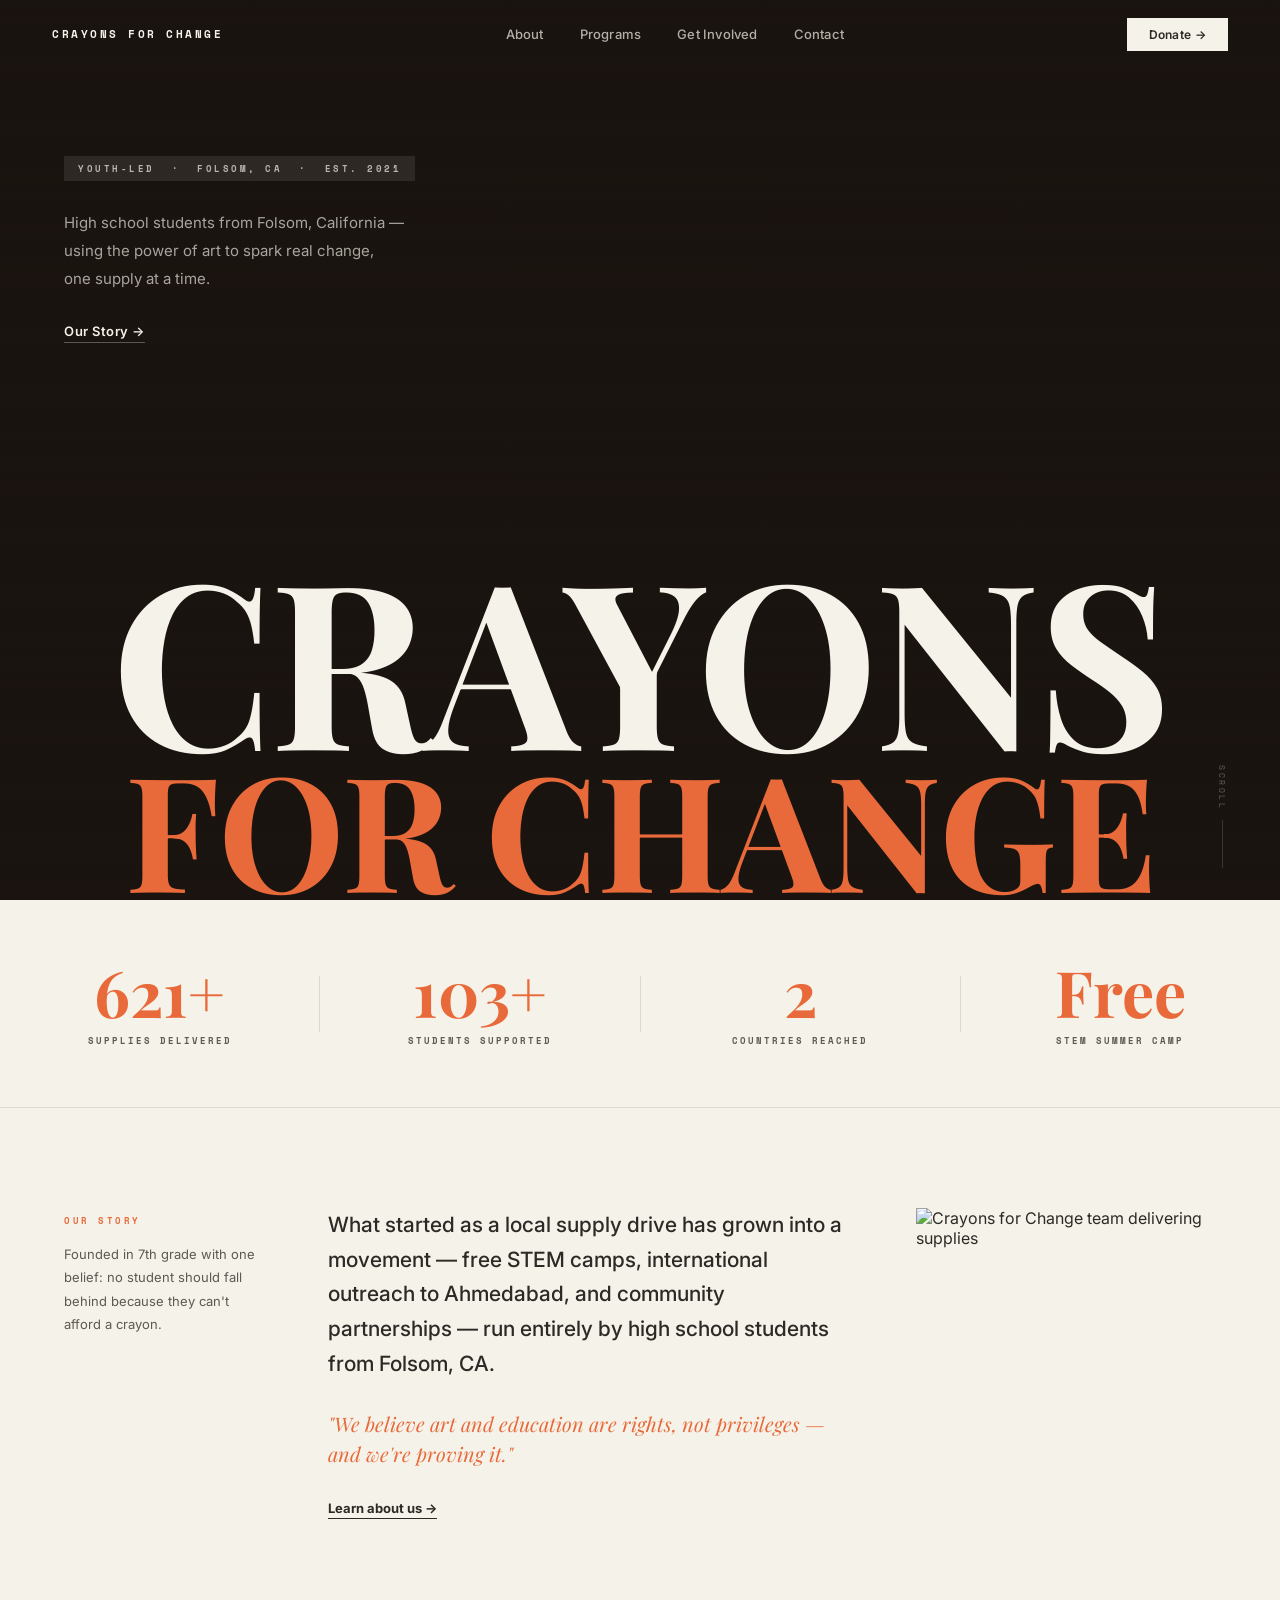
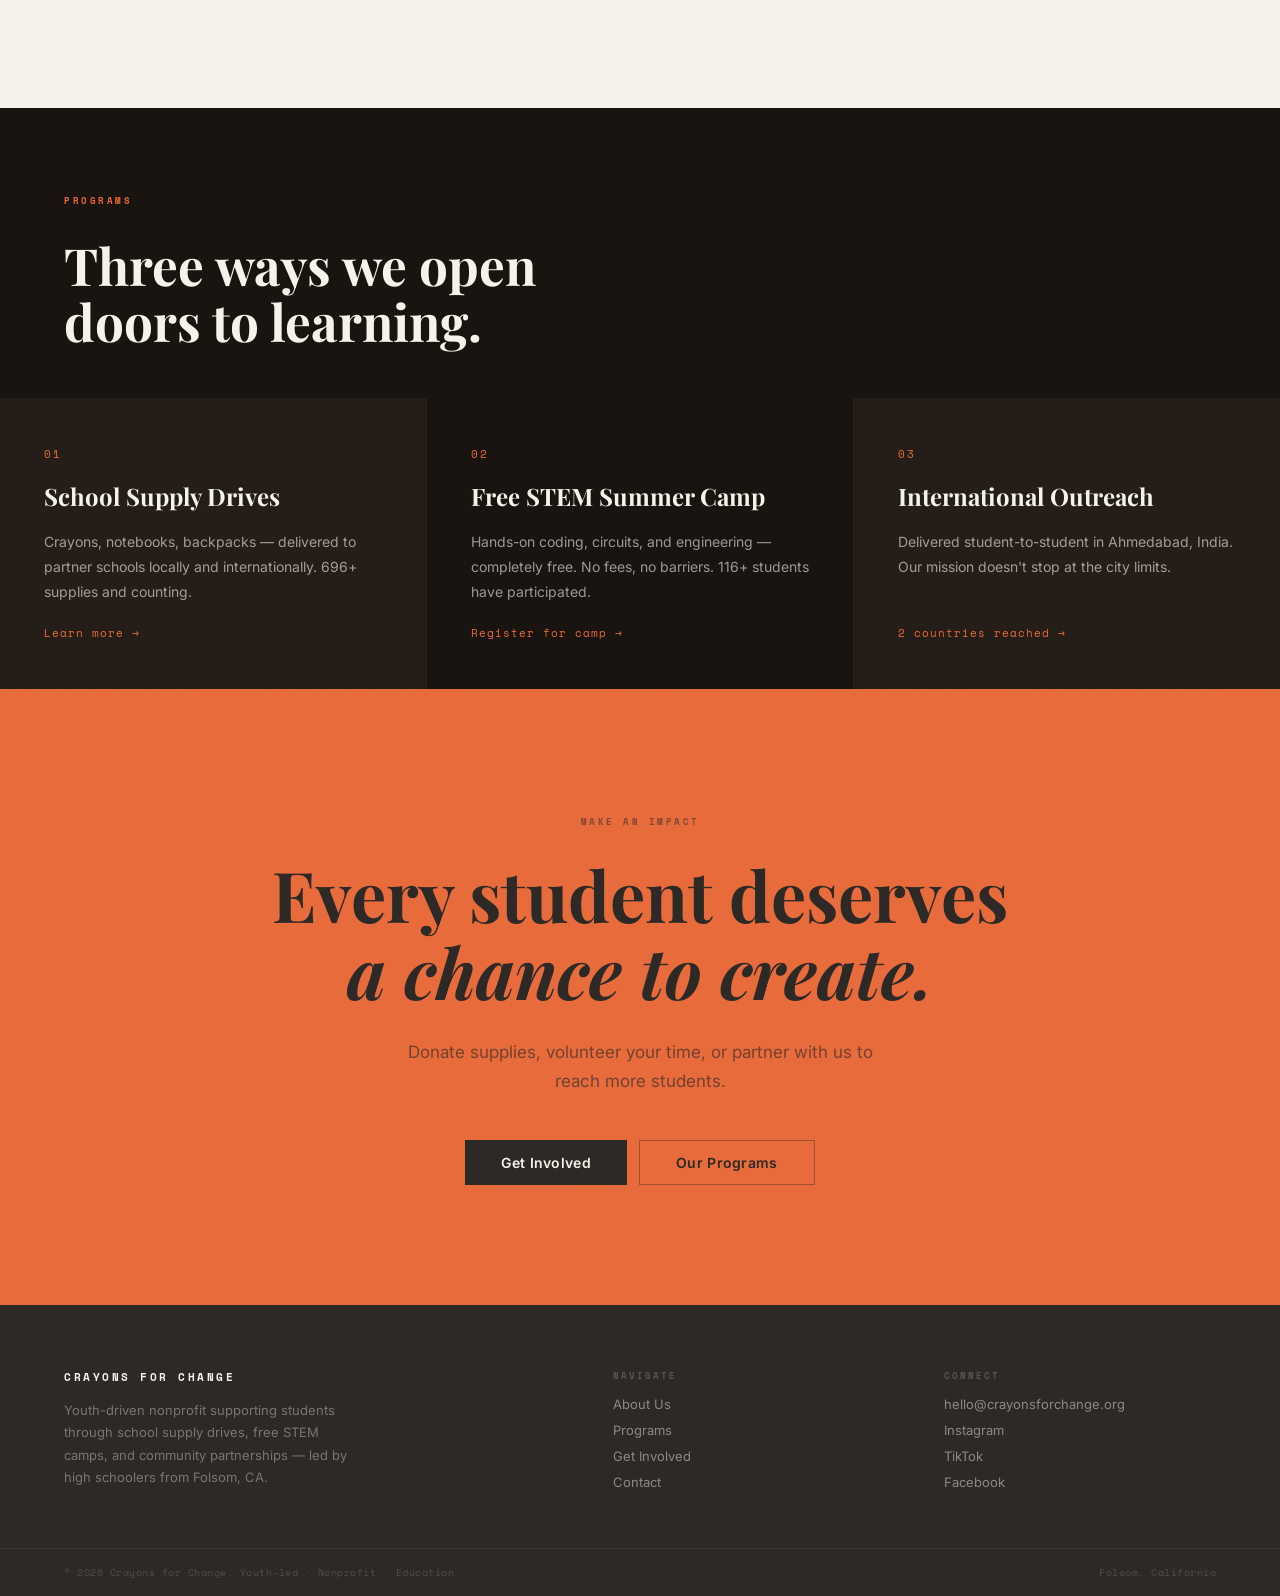
==== commit c68d8fbc: "Redesign: monumental editorial homepage + animations site-wide - Complete homepage rewrite (index.ht" ====
--- a/index.html
+++ b/index.html
@@ -1,350 +1,261 @@
 <!DOCTYPE html>
 <html lang="en">
-  <head>
-    <meta charset="utf-8" />
-    <meta name="viewport" content="width=device-width, initial-scale=1.0" />
-    <title>Crayons For Change | Folsom, CA High School Student Organization</title>
-
-    <!-- SEO Meta Tags -->
-    <meta name="description" content="Crayons For Change is a youth-led nonprofit organization founded by Avyu and Mohammed, high school students from Folsom, California. We use art and creativity to make a difference in our community." />
-    <meta name="keywords" content="Crayons For Change, Folsom California, Avyu, Mohammed, high school students, youth organization, art nonprofit, Folsom CA, student-led, crayon donation, community outreach" />
-    <meta name="author" content="Avyu, Mohammed — Crayons For Change" />
-    <meta name="robots" content="index, follow" />
-
-    <!-- Open Graph / Social Sharing -->
-    <meta property="og:type" content="website" />
-    <meta property="og:title" content="Crayons For Change | Folsom, CA" />
-    <meta property="og:description" content="Youth-led art organization founded by Avyu and Mohammed, high schoolers from Folsom, California. Making a difference one crayon at a time." />
-    <meta property="og:site_name" content="Crayons For Change" />
-
-    <!-- Twitter Card -->
-    <meta name="twitter:card" content="summary_large_image" />
-    <meta name="twitter:title" content="Crayons For Change | Folsom, CA" />
-    <meta name="twitter:description" content="High school students Avyu & Mohammed from Folsom, CA using art to change the world." />
-
-    <!-- Structured Data (Google Rich Results) -->
-    <script type="application/ld+json">
-    {
-      "@context": "https://schema.org",
-      "@type": "Organization",
-      "name": "Crayons For Change",
-      "description": "A youth-led organization founded by high school students Avyu and Mohammed in Folsom, California, dedicated to using art and creativity for community change.",
-      "foundingLocation": {
-        "@type": "Place",
-        "name": "Folsom, California"
-      },
-      "member": [
-        {
-          "@type": "Person",
-          "name": "Avyu",
-          "jobTitle": "President and Co-Founder",
-          "affiliation": "Crayons For Change"
-        },
-        {
-          "@type": "Person",
-          "name": "Mohammed",
-          "jobTitle": "Vice President and Co-Founder",
-          "affiliation": "Crayons For Change"
+<head>
+  <meta charset="utf-8" />
+  <meta name="viewport" content="width=device-width, initial-scale=1.0" />
+  <title>Crayons For Change | Folsom, CA</title>
+  <meta name="description" content="Crayons For Change is a youth-led nonprofit founded by high school students in Folsom, California. We deliver school supplies, run free STEM camps, and support students locally and internationally." />
+  <meta name="author" content="Crayons For Change" />
+  <meta name="robots" content="index, follow" />
+
+  <meta property="og:type"        content="website" />
+  <meta property="og:title"       content="Crayons For Change | Folsom, CA" />
+  <meta property="og:description" content="Youth-led nonprofit — school supply drives, free STEM camps, and international outreach, run by high schoolers from Folsom, CA." />
+  <meta property="og:site_name"   content="Crayons For Change" />
+
+  <meta name="twitter:card"        content="summary_large_image" />
+  <meta name="twitter:title"       content="Crayons For Change | Folsom, CA" />
+  <meta name="twitter:description" content="High school students from Folsom using art to change the world." />
+
+  <link rel="preconnect" href="https://fonts.googleapis.com" />
+  <link rel="preconnect" href="https://fonts.gstatic.com" crossorigin />
+  <link href="https://fonts.googleapis.com/css2?family=Playfair+Display:ital,wght@0,700;1,400;1,700&family=Inter:wght@300;400;500;600;700&family=Space+Mono:wght@400;700&display=swap" rel="stylesheet" />
+  <link rel="stylesheet" href="style.css" />
+</head>
+<body>
+
+  <!-- NAV -->
+  <nav class="site-nav" id="site-nav" aria-label="Primary navigation">
+    <div class="nav-inner">
+      <a href="index.html" class="nav-brand">CRAYONS FOR CHANGE</a>
+      <div class="nav-links" id="nav-links">
+        <a href="about.html">About</a>
+        <a href="programs.html">Programs</a>
+        <a href="get-involved.html">Get Involved</a>
+        <a href="contact.html">Contact</a>
+      </div>
+      <a href="get-involved.html" class="nav-cta">Donate →</a>
+      <button class="nav-toggle" id="nav-toggle" aria-label="Open menu" aria-expanded="false">
+        <span></span><span></span><span></span>
+      </button>
+    </div>
+  </nav>
+
+  <!-- HERO -->
+  <section class="hero" id="hero" aria-label="Hero">
+    <div class="hero-bg" id="hero-bg"></div>
+    <div class="hero-overlay"></div>
+
+    <div class="hero-content">
+      <div class="hero-badge">YOUTH-LED &nbsp;·&nbsp; FOLSOM, CA &nbsp;·&nbsp; EST. 2021</div>
+      <p class="hero-sub">
+        High school students from Folsom, California —<br>
+        using the power of art to spark real change,<br>
+        one supply at a time.
+      </p>
+      <a href="about.html" class="hero-link">Our Story →</a>
+    </div>
+
+    <div class="hero-headlines" aria-hidden="true">
+      <span class="hero-h1">CRAYONS</span>
+      <span class="hero-h2">FOR CHANGE</span>
+    </div>
+
+    <div class="scroll-hint" aria-hidden="true">
+      <span>Scroll</span>
+      <div class="scroll-line"></div>
+    </div>
+  </section>
+
+  <!-- STATS -->
+  <section class="stats-section" aria-label="Impact statistics">
+    <div class="stats-grid">
+      <div class="stat-item">
+        <div class="stat-num" data-count="696" data-suffix="+">696+</div>
+        <div class="stat-label">SUPPLIES DELIVERED</div>
+      </div>
+      <div class="stat-rule" aria-hidden="true"></div>
+      <div class="stat-item">
+        <div class="stat-num" data-count="116" data-suffix="+">116+</div>
+        <div class="stat-label">STUDENTS SUPPORTED</div>
+      </div>
+      <div class="stat-rule" aria-hidden="true"></div>
+      <div class="stat-item">
+        <div class="stat-num" data-count="2">2</div>
+        <div class="stat-label">COUNTRIES REACHED</div>
+      </div>
+      <div class="stat-rule" aria-hidden="true"></div>
+      <div class="stat-item">
+        <div class="stat-num">Free</div>
+        <div class="stat-label">STEM SUMMER CAMP</div>
+      </div>
+    </div>
+  </section>
+
+  <!-- MISSION -->
+  <section class="mission-section" aria-label="Our story">
+    <div class="mission-inner">
+      <div class="mission-label">
+        <span class="label-tag">OUR STORY</span>
+        <p class="mission-aside">Founded in 7th grade with one belief: no student should fall behind because they can't afford a crayon.</p>
+      </div>
+      <div class="mission-body reveal">
+        <p class="mission-lead">What started as a local supply drive has grown into a movement — free STEM camps, international outreach to Ahmedabad, and community partnerships — run entirely by high school students from Folsom, CA.</p>
+        <blockquote class="mission-quote">"We believe art and education are rights, not privileges — and we're proving it."</blockquote>
+        <a href="about.html" class="text-link">Learn about us →</a>
+      </div>
+      <div class="mission-img reveal reveal-delay-1">
+        <img src="DSC_2664.JPEG" alt="Crayons for Change team delivering supplies" loading="lazy" />
+      </div>
+    </div>
+  </section>
+
+  <!-- PROGRAMS -->
+  <section class="programs-section" aria-label="Our programs">
+    <div class="programs-header reveal">
+      <span class="label-tag label-light">PROGRAMS</span>
+      <h2 class="programs-headline">Three ways we open<br>doors to learning.</h2>
+    </div>
+    <div class="programs-grid">
+      <a href="programs.html#supplies" class="program-card reveal">
+        <div class="card-num">01</div>
+        <h3 class="card-title">School Supply Drives</h3>
+        <p class="card-desc">Crayons, notebooks, backpacks — delivered to partner schools locally and internationally. 696+ supplies and counting.</p>
+        <div class="card-cta">Learn more →</div>
+      </a>
+      <a href="programs.html#camps" class="program-card reveal reveal-delay-1">
+        <div class="card-num">02</div>
+        <h3 class="card-title">Free STEM Summer Camp</h3>
+        <p class="card-desc">Hands-on coding, circuits, and engineering — completely free. No fees, no barriers. 116+ students have participated.</p>
+        <div class="card-cta">Register for camp →</div>
+      </a>
+      <a href="programs.html" class="program-card reveal reveal-delay-2">
+        <div class="card-num">03</div>
+        <h3 class="card-title">International Outreach</h3>
+        <p class="card-desc">Delivered student-to-student in Ahmedabad, India. Our mission doesn't stop at the city limits.</p>
+        <div class="card-cta">2 countries reached →</div>
+      </a>
+    </div>
+  </section>
+
+  <!-- CTA -->
+  <section class="cta-section" aria-label="Get involved">
+    <div class="cta-inner">
+      <span class="label-tag">MAKE AN IMPACT</span>
+      <h2 class="cta-headline reveal">
+        Every student deserves
+        <em>a chance to create.</em>
+      </h2>
+      <p class="cta-sub reveal reveal-delay-1">Donate supplies, volunteer your time, or partner with us to reach more students.</p>
+      <div class="cta-buttons reveal reveal-delay-2">
+        <a href="get-involved.html" class="btn-solid">Get Involved</a>
+        <a href="programs.html"     class="btn-ghost">Our Programs</a>
+      </div>
+    </div>
+  </section>
+
+  <!-- FOOTER -->
+  <footer class="site-footer" aria-label="Site footer">
+    <div class="footer-inner">
+      <div class="footer-brand">
+        <div class="footer-logo">CRAYONS FOR CHANGE</div>
+        <p class="footer-desc">Youth-driven nonprofit supporting students through school supply drives, free STEM camps, and community partnerships — led by high schoolers from Folsom, CA.</p>
+      </div>
+      <div class="footer-col">
+        <h4>NAVIGATE</h4>
+        <a href="about.html">About Us</a>
+        <a href="programs.html">Programs</a>
+        <a href="get-involved.html">Get Involved</a>
+        <a href="contact.html">Contact</a>
+      </div>
+      <div class="footer-col">
+        <h4>CONNECT</h4>
+        <a href="mailto:hello@crayonsforchange.org">hello@crayonsforchange.org</a>
+        <a href="#">Instagram</a>
+        <a href="#">TikTok</a>
+        <a href="#">Facebook</a>
+      </div>
+    </div>
+    <div class="footer-bar">
+      <span>© 2026 Crayons for Change. Youth-led · Nonprofit · Education</span>
+      <span>Folsom, California</span>
+    </div>
+  </footer>
+
+  <script>
+    /* ── NAV scroll effect ── */
+    const nav    = document.getElementById('site-nav');
+    const toggle = document.getElementById('nav-toggle');
+    const links  = document.getElementById('nav-links');
+
+    window.addEventListener('scroll', () => {
+      nav.classList.toggle('scrolled', window.scrollY > 50);
+    }, { passive: true });
+
+    /* ── Mobile nav toggle ── */
+    toggle?.addEventListener('click', () => {
+      const open = links.classList.toggle('open');
+      toggle.classList.toggle('open', open);
+      toggle.setAttribute('aria-expanded', String(open));
+    });
+
+    /* Close nav when a link is clicked */
+    links?.querySelectorAll('a').forEach(a => {
+      a.addEventListener('click', () => {
+        links.classList.remove('open');
+        toggle.classList.remove('open');
+        toggle.setAttribute('aria-expanded', 'false');
+      });
+    });
+
+    /* ── Scroll reveal ── */
+    const revealObs = new IntersectionObserver(entries => {
+      entries.forEach(e => {
+        if (e.isIntersecting) {
+          e.target.classList.add('in-view');
+          revealObs.unobserve(e.target);
         }
-      ]
+      });
+    }, { threshold: 0.1, rootMargin: '0px 0px -48px 0px' });
+
+    document.querySelectorAll('.reveal').forEach(el => revealObs.observe(el));
+
+    /* ── Stat counter animation ── */
+    function runCounter(el) {
+      const target   = parseInt(el.dataset.count, 10);
+      const suffix   = el.dataset.suffix || '';
+      const duration = 1600;
+      const start    = performance.now();
+
+      const tick = now => {
+        const p    = Math.min((now - start) / duration, 1);
+        const ease = 1 - Math.pow(1 - p, 3);
+        el.textContent = Math.round(ease * target) + suffix;
+        if (p < 1) requestAnimationFrame(tick);
+      };
+      requestAnimationFrame(tick);
     }
-    </script>
-
-    <link href="style.css" rel="stylesheet" type="text/css" />
-    <link rel="preconnect" href="https://fonts.googleapis.com" />
-    <link rel="preconnect" href="https://fonts.gstatic.com" crossorigin />
-    <link
-      href="https://fonts.googleapis.com/css2?family=Oranienbaum&family=Poppins:wght@300;400;600;700;800&family=Playfair+Display:ital,wght@0,700;1,400&display=swap"
-      rel="stylesheet"
-    />
-  </head>
-
-  <body>
-    <!-- Navbar -->
-    <nav class="navbar" id="navbar">
-      <div class="nav-logo">🖍️ Crayons For Change</div>
-      <div class="nav-links">
-        <a href="#home">Home</a>
-        <a href="#about">About</a>
-        <a href="#mission">Mission</a>
-        <a href="#team">Team</a>
-        <a href="#contact">Contact</a>
-      </div>
-    </nav>
-
-    <!-- Hero Section -->
-    <section id="home" class="hero">
-      <div class="hero-bg"></div>
-      <div class="floating-crayons">
-        <span class="crayon" style="--delay:0s;--x:8%">🖍️</span>
-        <span class="crayon" style="--delay:0.7s;--x:22%">✏️</span>
-        <span class="crayon" style="--delay:1.4s;--x:38%">🎨</span>
-        <span class="crayon" style="--delay:2.1s;--x:62%">🖌️</span>
-        <span class="crayon" style="--delay:0.3s;--x:78%">🖍️</span>
-        <span class="crayon" style="--delay:1.8s;--x:92%">✏️</span>
-      </div>
-      <div class="hero-content">
-        <div class="hero-badge">✨ Student-Led &nbsp;•&nbsp; Folsom, CA</div>
-        <h1 class="hero-title">
-          <span class="gradient-text">Crayons</span><br />For Change
-        </h1>
-        <p class="hero-subtitle">
-          High school students from Folsom, California — using the power of art
-          and creativity to spark real change in our community and beyond.
-        </p>
-        <div class="hero-buttons">
-          <a href="#about" class="btn btn-primary">Our Story</a>
-          <a href="#mission" class="btn btn-outline">What We Do</a>
-        </div>
-      </div>
-      <div class="scroll-indicator">
-        <span>Scroll Down</span>
-        <div class="scroll-arrow"></div>
-      </div>
-    </section>
-
-    <!-- About Section -->
-    <section id="about" class="about reveal">
-      <div class="section-container">
-        <div class="section-label">About Us</div>
-        <h2 class="section-title">Who We Are</h2>
-        <div class="about-grid">
-          <div class="about-card glass-card">
-            <div class="about-icon">🏫</div>
-            <h3>High School Students</h3>
-            <p>
-              We're passionate high schoolers from Folsom, California, proving
-              that young people can lead powerful change. Our age is our
-              strength — youth-driven energy and fresh ideas fuel everything
-              we do.
-            </p>
-          </div>
-          <div class="about-card glass-card">
-            <div class="about-icon">📍</div>
-            <h3>Proudly From Folsom, CA</h3>
-            <p>
-              Born and raised in Folsom, California, we draw deep inspiration
-              from our local community. We're not waiting until we're older —
-              we're making an impact right here, right now.
-            </p>
-          </div>
-          <div class="about-card glass-card">
-            <div class="about-icon">🎨</div>
-            <h3>Art as a Vehicle</h3>
-            <p>
-              We believe creativity is one of the most powerful forces for
-              change. Crayons and art supplies aren't just tools — they're
-              bridges that connect children to hope, expression, and healing.
-            </p>
-          </div>
-        </div>
-        <div class="about-statement">
-          <blockquote>
-            "Two high schoolers from Folsom with a box of crayons and a dream
-            to change the world — one drawing at a time."
-          </blockquote>
-        </div>
-      </div>
-    </section>
-
-    <!-- Mission Section -->
-    <section id="mission" class="mission reveal">
-      <div class="section-container">
-        <div class="section-label">Our Mission</div>
-        <h2 class="section-title">What We Do</h2>
-        <div class="mission-grid">
-          <div class="mission-card reveal-card">
-            <div class="card-number">01</div>
-            <h3>Community Outreach</h3>
-            <p>
-              We connect with schools, shelters, and organizations in Folsom
-              and surrounding areas — spreading creativity and providing art
-              supplies to those who need them most.
-            </p>
-          </div>
-          <div class="mission-card reveal-card">
-            <div class="card-number">02</div>
-            <h3>Art Supply Drives</h3>
-            <p>
-              We organize crayon and art supply donation drives so every child
-              has access to the tools they need to express themselves and
-              explore their imagination.
-            </p>
-          </div>
-          <div class="mission-card reveal-card">
-            <div class="card-number">03</div>
-            <h3>Awareness Campaigns</h3>
-            <p>
-              Through social media and local events, we amplify the message
-              that art is a fundamental tool for childhood development,
-              therapy, and community connection.
-            </p>
-          </div>
-          <div class="mission-card reveal-card">
-            <div class="card-number">04</div>
-            <h3>Youth Empowerment</h3>
-            <p>
-              As high schoolers ourselves, we show that age is no barrier to
-              impact. We inspire other young people in Folsom and beyond to
-              stand up and make a difference.
-            </p>
-          </div>
-        </div>
-      </div>
-    </section>
-
-    <!-- Stats Section -->
-    <section class="stats reveal">
-      <div class="section-container">
-        <div class="stats-grid">
-          <div class="stat-item">
-            <div class="stat-number">2</div>
-            <div class="stat-label">Co-Founders</div>
-          </div>
-          <div class="stat-item">
-            <div class="stat-number">HS</div>
-            <div class="stat-label">High Schoolers</div>
-          </div>
-          <div class="stat-item">
-            <div class="stat-number">CA</div>
-            <div class="stat-label">Folsom, California</div>
-          </div>
-          <div class="stat-item">
-            <div class="stat-number">∞</div>
-            <div class="stat-label">Possibilities</div>
-          </div>
-        </div>
-      </div>
-    </section>
-
-    <!-- Team Section -->
-    <section id="team" class="team reveal">
-      <div class="section-container">
-        <div class="section-label">Our Founders</div>
-        <h2 class="section-title">Meet the Team</h2>
-        <p class="team-intro">
-          Two high school students from Folsom, California who turned a shared
-          passion for art and community into a movement.
-        </p>
-        <div class="team-grid">
-          <div class="team-card reveal-card">
-            <div
-              class="team-avatar"
-              style="background: linear-gradient(135deg, #f54248, #ff8c94)"
-            >
-              A
-            </div>
-            <div class="team-info">
-              <h3>Avyu</h3>
-              <div class="team-roles">
-                <span class="role-badge president">President</span>
-                <span class="role-badge cofounder">Co-Founder</span>
-              </div>
-              <p>
-                Visionary leader and co-founder of Crayons For Change. A
-                dedicated Folsom high schooler driving the mission forward with
-                creativity, passion, and an unshakeable belief that students
-                can change the world.
-              </p>
-            </div>
-            <div class="card-glow glow-red"></div>
-          </div>
-          <div class="team-card reveal-card">
-            <div
-              class="team-avatar"
-              style="background: linear-gradient(135deg, #6c63ff, #a29bfe)"
-            >
-              M
-            </div>
-            <div class="team-info">
-              <h3>Mohammed</h3>
-              <div class="team-roles">
-                <span class="role-badge vp">Vice President</span>
-                <span class="role-badge cofounder">Co-Founder</span>
-              </div>
-              <p>
-                Strategic co-founder and Vice President who works alongside
-                Avyu to build partnerships, organize donation drives, and
-                amplify Crayons For Change's impact across Folsom and beyond.
-              </p>
-            </div>
-            <div class="card-glow glow-purple"></div>
-          </div>
-        </div>
-      </div>
-    </section>
-
-    <!-- Contact Section -->
-    <section id="contact" class="contact reveal">
-      <div class="section-container">
-        <div class="section-label">Get In Touch</div>
-        <h2 class="section-title">Contact Us</h2>
-        <p class="contact-intro">
-          Want to partner with us, donate art supplies, or just learn more
-          about what two high schoolers from Folsom are building? We'd love to
-          connect.
-        </p>
-        <div class="contact-card glass-card">
-          <div class="contact-item">
-            <span class="contact-icon">📍</span>
-            <span>Folsom, California</span>
-          </div>
-          <div class="contact-item">
-            <span class="contact-icon">🏫</span>
-            <span>High School Students — Folsom, CA</span>
-          </div>
-          <div class="contact-item">
-            <span class="contact-icon">🖍️</span>
-            <span>Crayons For Change</span>
-          </div>
-          <a href="mailto:contact@crayonsforchange.org" class="btn btn-primary contact-btn">
-            Send Us a Message
-          </a>
-        </div>
-      </div>
-    </section>
-
-    <!-- Footer -->
-    <footer class="footer">
-      <div class="footer-content">
-        <div class="footer-logo">🖍️ Crayons For Change</div>
-        <p class="footer-tagline">
-          High School Students &nbsp;•&nbsp; Folsom, California &nbsp;•&nbsp;
-          Making Art Matter
-        </p>
-        <div class="footer-divider"></div>
-        <p class="footer-copy">
-          © 2025 Crayons For Change. Founded by Avyu &amp; Mohammed.
-        </p>
-      </div>
-    </footer>
-
-    <script>
-      // Scroll reveal
-      const observer = new IntersectionObserver(
-        (entries) => {
-          entries.forEach((entry) => {
-            if (entry.isIntersecting) entry.target.classList.add("visible");
-          });
-        },
-        { threshold: 0.1 }
-      );
-      document.querySelectorAll(".reveal, .reveal-card").forEach((el) => observer.observe(el));
-
-      // Navbar scroll effect
-      const navbar = document.getElementById("navbar");
-      window.addEventListener("scroll", () => {
-        navbar.classList.toggle("scrolled", window.scrollY > 50);
+
+    const countObs = new IntersectionObserver(entries => {
+      entries.forEach(e => {
+        if (e.isIntersecting && e.target.dataset.count) {
+          runCounter(e.target);
+          countObs.unobserve(e.target);
+        }
       });
-
-      // Smooth scroll
-      document.querySelectorAll('a[href^="#"]').forEach((anchor) => {
-        anchor.addEventListener("click", (e) => {
-          e.preventDefault();
-          const target = document.querySelector(anchor.getAttribute("href"));
-          if (target) target.scrollIntoView({ behavior: "smooth", block: "start" });
-        });
-      });
-    </script>
-  </body>
+    }, { threshold: 0.6 });
+
+    document.querySelectorAll('.stat-num[data-count]').forEach(el => countObs.observe(el));
+
+    /* ── Hero parallax on scroll ── */
+    const heroBg = document.getElementById('hero-bg');
+    if (heroBg) {
+      window.addEventListener('scroll', () => {
+        if (window.scrollY < window.innerHeight) {
+          heroBg.style.transform = `translateY(${window.scrollY * 0.3}px)`;
+        }
+      }, { passive: true });
+    }
+  </script>
+</body>
 </html>
--- a/style.css
+++ b/style.css
@@ -1,710 +1,748 @@
-/* =============================================
-   CRAYONS FOR CHANGE — COMPLETE STYLESHEET
-   ============================================= */
-
-*, *::before, *::after {
-  box-sizing: border-box;
-  margin: 0;
-  padding: 0;
-}
+/* ============================================================
+   CRAYONS FOR CHANGE — Homepage Stylesheet
+   ============================================================ */
+
+*, *::before, *::after { box-sizing: border-box; margin: 0; padding: 0; }
 
 :root {
-  --red: #f54248;
-  --red-light: #ff8c94;
-  --red-dark: #c1121f;
-  --purple: #6c63ff;
-  --purple-light: #a29bfe;
-  --dark: #0d0d0d;
-  --dark2: #111118;
-  --white: #ffffff;
-  --transition: 0.35s cubic-bezier(0.4, 0, 0.2, 1);
+  --cream:    #F5F2E9;
+  --dark:     #2D2926;
+  --dark2:    #1A1410;
+  --dark3:    #251E18;
+  --orange:   #E86A3A;
+  --muted:    #5E5954;
+  --border:   rgba(45, 41, 38, 0.12);
+  --ease:     cubic-bezier(0.4, 0, 0.2, 1);
 }
 
 html { scroll-behavior: smooth; }
 
 body {
-  font-family: 'Poppins', Arial, sans-serif;
-  background: var(--dark);
-  color: var(--white);
+  font-family: 'Inter', system-ui, sans-serif;
+  background: var(--cream);
+  color: var(--dark);
   overflow-x: hidden;
-}
-
-/* ── NAVBAR ─────────────────────────────────── */
-.navbar {
+  -webkit-font-smoothing: antialiased;
+}
+
+img { max-width: 100%; height: auto; display: block; }
+a   { color: inherit; text-decoration: none; }
+
+/* ── LOADING FADE-IN ── */
+body { animation: pageFade 0.5s ease both; }
+@keyframes pageFade { from { opacity: 0; } to { opacity: 1; } }
+
+/* ── NAV ─────────────────────────────────────── */
+.site-nav {
   position: fixed;
   top: 0; left: 0; right: 0;
-  z-index: 1000;
+  z-index: 100;
+  transition: background 0.4s var(--ease), border-color 0.4s var(--ease);
+}
+
+.nav-inner {
   display: flex;
   align-items: center;
   justify-content: space-between;
-  padding: 1.3rem 4rem;
-  transition: all var(--transition);
-}
-
-.navbar.scrolled {
-  background: rgba(13, 13, 13, 0.92);
-  backdrop-filter: blur(24px);
-  border-bottom: 1px solid rgba(245, 66, 72, 0.18);
-  box-shadow: 0 4px 40px rgba(0, 0, 0, 0.5);
-  padding: 1rem 4rem;
-}
-
-.nav-logo {
-  font-size: 1.2rem;
-  font-weight: 700;
+  padding: 0 52px;
+  height: 68px;
+  max-width: 1440px;
+  margin: 0 auto;
+}
+
+.site-nav.scrolled {
+  background: rgba(245, 242, 233, 0.96);
+  backdrop-filter: blur(16px);
+  -webkit-backdrop-filter: blur(16px);
+  border-bottom: 1px solid var(--border);
+}
+
+.nav-brand {
+  font-family: 'Space Mono', monospace;
+  font-size: 11px;
+  font-weight: 700;
+  letter-spacing: 2.5px;
+  color: var(--cream);
+  transition: color 0.4s var(--ease);
+  white-space: nowrap;
+}
+
+.site-nav.scrolled .nav-brand { color: var(--dark); }
+
+.nav-links {
+  display: flex;
+  gap: 36px;
+  align-items: center;
+}
+
+.nav-links a {
+  font-size: 13px;
+  font-weight: 500;
+  color: rgba(245, 242, 233, 0.7);
+  transition: color 0.3s var(--ease);
+  letter-spacing: 0.2px;
+}
+
+.site-nav.scrolled .nav-links a         { color: var(--muted); }
+.nav-links a:hover                       { color: var(--cream); }
+.site-nav.scrolled .nav-links a:hover   { color: var(--dark); }
+
+.nav-cta {
+  font-size: 12px;
+  font-weight: 600;
+  padding: 9px 22px;
+  background: var(--cream);
+  color: var(--dark);
   letter-spacing: 0.3px;
-}
-
-.nav-links { display: flex; gap: 2rem; }
-
-.nav-links a {
-  color: rgba(255,255,255,0.8);
-  text-decoration: none;
-  font-size: 0.88rem;
-  font-weight: 500;
-  letter-spacing: 0.5px;
-  position: relative;
-  transition: color var(--transition);
-}
-
-.nav-links a::after {
-  content: '';
-  position: absolute;
-  bottom: -4px; left: 0;
-  width: 0; height: 2px;
-  background: var(--red);
-  transition: width var(--transition);
-  border-radius: 2px;
-}
-
-.nav-links a:hover { color: #fff; }
-.nav-links a:hover::after { width: 100%; }
-
-/* ── HERO ────────────────────────────────────── */
+  transition: background 0.3s var(--ease), color 0.3s var(--ease), transform 0.2s var(--ease);
+}
+
+.site-nav.scrolled .nav-cta { background: var(--dark); color: var(--cream); }
+.nav-cta:hover { transform: translateY(-2px); opacity: 0.9; }
+
+.nav-toggle {
+  display: none;
+  flex-direction: column;
+  gap: 5px;
+  background: none;
+  border: none;
+  cursor: pointer;
+  padding: 6px;
+}
+
+.nav-toggle span {
+  display: block;
+  width: 22px;
+  height: 1.5px;
+  background: var(--cream);
+  transition: background 0.3s var(--ease), transform 0.3s var(--ease), opacity 0.3s var(--ease);
+}
+
+.site-nav.scrolled .nav-toggle span { background: var(--dark); }
+
+.nav-toggle.open span:nth-child(1) { transform: translateY(6.5px) rotate(45deg); }
+.nav-toggle.open span:nth-child(2) { opacity: 0; transform: scaleX(0); }
+.nav-toggle.open span:nth-child(3) { transform: translateY(-6.5px) rotate(-45deg); }
+
+/* ── HERO ─────────────────────────────────────── */
 .hero {
   position: relative;
-  min-height: 100vh;
+  height: 100vh;
+  min-height: 600px;
+  overflow: hidden;
   display: flex;
-  align-items: center;
-  justify-content: center;
-  overflow: hidden;
-  background: #0d0d0d;
+  align-items: flex-start;
+  background: var(--dark2);
 }
 
 .hero-bg {
   position: absolute;
-  inset: 0;
-  background:
-    radial-gradient(ellipse 75% 55% at 18% 38%, rgba(245, 66, 72, 0.16) 0%, transparent 65%),
-    radial-gradient(ellipse 55% 55% at 82% 72%, rgba(108, 99, 255, 0.12) 0%, transparent 65%),
-    radial-gradient(ellipse 40% 40% at 50% 10%, rgba(245, 66, 72, 0.07) 0%, transparent 60%);
-  animation: bgPulse 9s ease-in-out infinite alternate;
-}
-
-@keyframes bgPulse {
-  0%   { opacity: 0.6; transform: scale(1); }
-  100% { opacity: 1;   transform: scale(1.04); }
-}
-
-/* Floating crayons */
-.floating-crayons {
+  inset: -15%;
+  background-image: url('DSC_2664.JPEG');
+  background-size: cover;
+  background-position: center 30%;
+  will-change: transform;
+}
+
+.hero-overlay {
   position: absolute;
   inset: 0;
-  pointer-events: none;
-  overflow: hidden;
-}
-
-.crayon {
-  position: absolute;
-  left: var(--x);
-  font-size: clamp(1.4rem, 2.5vw, 2.2rem);
-  animation: floatCrayon 8s ease-in-out infinite;
-  animation-delay: var(--delay);
-  opacity: 0.15;
-}
-
-@keyframes floatCrayon {
-  0%   { transform: translateY(-8vh) rotate(-12deg); opacity: 0.05; }
-  50%  { opacity: 0.25; }
-  100% { transform: translateY(108vh) rotate(12deg); opacity: 0.05; }
-}
-
-/* Hero content */
+  background: linear-gradient(
+    180deg,
+    rgba(26, 20, 16, 0.25) 0%,
+    rgba(26, 20, 16, 0.55) 45%,
+    rgba(26, 20, 16, 0.93) 100%
+  );
+}
+
 .hero-content {
   position: relative;
-  z-index: 2;
+  z-index: 3;
+  padding: 156px 64px 0;
+  max-width: 500px;
+}
+
+.hero-badge {
+  display: inline-block;
+  font-family: 'Space Mono', monospace;
+  font-size: 9px;
+  font-weight: 700;
+  letter-spacing: 2.5px;
+  color: rgba(245, 242, 233, 0.7);
+  background: rgba(255, 255, 255, 0.09);
+  padding: 6px 14px;
+  margin-bottom: 28px;
+  opacity: 0;
+  transform: translateY(20px);
+  animation: fadeUp 0.9s var(--ease) 0.2s forwards;
+}
+
+.hero-sub {
+  font-size: 15px;
+  font-weight: 400;
+  color: rgba(245, 242, 233, 0.65);
+  line-height: 1.85;
+  margin-bottom: 28px;
+  opacity: 0;
+  transform: translateY(20px);
+  animation: fadeUp 0.9s var(--ease) 0.4s forwards;
+}
+
+.hero-link {
+  display: inline-block;
+  font-size: 13px;
+  font-weight: 600;
+  color: var(--cream);
+  letter-spacing: 0.5px;
+  border-bottom: 1px solid rgba(245, 242, 233, 0.3);
+  padding-bottom: 3px;
+  transition: color 0.3s var(--ease), border-color 0.3s var(--ease);
+  opacity: 0;
+  transform: translateY(20px);
+  animation: fadeUp 0.9s var(--ease) 0.6s forwards;
+}
+
+.hero-link:hover { color: var(--orange); border-color: var(--orange); }
+
+/* ── BLEEDING HEADLINE ── */
+.hero-headlines {
+  position: absolute;
+  bottom: 0;
+  left: 0;
+  right: 0;
+  z-index: 3;
   text-align: center;
-  padding: 2rem;
-  max-width: 820px;
-  animation: fadeUp 1s ease-out 0.2s both;
-}
-
-@keyframes fadeUp {
-  from { opacity: 0; transform: translateY(40px); }
-  to   { opacity: 1; transform: translateY(0); }
-}
-
-.hero-badge {
-  display: inline-flex;
-  align-items: center;
-  gap: 0.4rem;
-  background: rgba(245, 66, 72, 0.12);
-  border: 1px solid rgba(245, 66, 72, 0.3);
-  color: var(--red-light);
-  padding: 0.5rem 1.6rem;
-  border-radius: 50px;
-  font-size: 0.82rem;
-  font-weight: 700;
-  letter-spacing: 1.5px;
-  text-transform: uppercase;
-  margin-bottom: 2rem;
-  animation: fadeUp 1s ease-out 0.4s both;
-}
-
-.hero-title {
+  line-height: 0.87;
+  pointer-events: none;
+  padding-bottom: 4px;
+}
+
+.hero-h1 {
   font-family: 'Playfair Display', serif;
-  font-size: clamp(3.8rem, 10vw, 8rem);
-  font-weight: 700;
-  line-height: 1.05;
-  margin-bottom: 1.5rem;
-  animation: fadeUp 1s ease-out 0.6s both;
-}
-
-.gradient-text {
-  background: linear-gradient(120deg, #f54248 0%, #ff8c94 40%, #ffb3b7 70%, #f54248 100%);
-  background-size: 200% auto;
-  -webkit-background-clip: text;
-  -webkit-text-fill-color: transparent;
-  background-clip: text;
-  animation: shimmer 4s linear infinite;
-}
-
-@keyframes shimmer {
-  0%   { background-position: 0% center; }
-  100% { background-position: 200% center; }
-}
-
-.hero-subtitle {
-  font-size: clamp(0.98rem, 2.4vw, 1.2rem);
-  color: rgba(255,255,255,0.65);
-  line-height: 1.85;
-  max-width: 600px;
-  margin: 0 auto 2.5rem;
-  animation: fadeUp 1s ease-out 0.8s both;
-}
-
-.hero-buttons {
-  display: flex;
-  gap: 1rem;
-  justify-content: center;
-  flex-wrap: wrap;
-  animation: fadeUp 1s ease-out 1s both;
-}
-
-/* Buttons */
-.btn {
-  display: inline-flex;
-  align-items: center;
-  justify-content: center;
-  padding: 0.9rem 2.6rem;
-  border-radius: 50px;
-  font-size: 0.92rem;
-  font-weight: 600;
-  text-decoration: none;
-  letter-spacing: 0.4px;
-  transition: all var(--transition);
-  cursor: pointer;
-  border: none;
-  font-family: 'Poppins', sans-serif;
-}
-
-.btn-primary {
-  background: linear-gradient(135deg, var(--red) 0%, #ff6b70 100%);
-  color: #fff;
-  box-shadow: 0 8px 25px rgba(245, 66, 72, 0.4);
-}
-
-.btn-primary:hover {
-  transform: translateY(-3px) scale(1.02);
-  box-shadow: 0 16px 40px rgba(245, 66, 72, 0.6);
-}
-
-.btn-outline {
-  background: transparent;
-  color: #fff;
-  border: 2px solid rgba(255,255,255,0.35);
-}
-
-.btn-outline:hover {
-  background: rgba(255,255,255,0.08);
-  border-color: rgba(255,255,255,0.75);
-  transform: translateY(-3px);
+  font-size: clamp(100px, 18vw, 260px);
+  font-weight: 700;
+  color: var(--cream);
+  white-space: nowrap;
+  display: block;
+  letter-spacing: -3px;
+  opacity: 0;
+  transform: translateY(80px);
+  animation: fadeUp 1.1s var(--ease) 0.25s forwards;
+}
+
+.hero-h2 {
+  font-family: 'Playfair Display', serif;
+  font-size: clamp(66px, 12.5vw, 178px);
+  font-weight: 700;
+  color: var(--orange);
+  white-space: nowrap;
+  display: block;
+  letter-spacing: -1.5px;
+  opacity: 0;
+  transform: translateY(80px);
+  animation: fadeUp 1.1s var(--ease) 0.42s forwards;
 }
 
 /* Scroll indicator */
-.scroll-indicator {
+.scroll-hint {
   position: absolute;
-  bottom: 2.5rem;
-  left: 50%;
-  transform: translateX(-50%);
+  bottom: 32px;
+  right: 52px;
+  z-index: 3;
   display: flex;
   flex-direction: column;
   align-items: center;
-  gap: 0.6rem;
-  color: rgba(255,255,255,0.35);
-  font-size: 0.7rem;
+  gap: 10px;
+  opacity: 0;
+  animation: fadeUp 1s var(--ease) 1.4s forwards;
+}
+
+.scroll-hint span {
+  font-family: 'Space Mono', monospace;
+  font-size: 8px;
   letter-spacing: 2.5px;
+  color: rgba(245, 242, 233, 0.35);
+  writing-mode: vertical-rl;
   text-transform: uppercase;
-  animation: fadeIn 2s ease 1.8s both;
-}
-
-@keyframes fadeIn {
-  from { opacity: 0; }
-  to   { opacity: 1; }
-}
-
-.scroll-arrow {
-  width: 18px;
-  height: 18px;
-  border-right: 2px solid rgba(255,255,255,0.35);
-  border-bottom: 2px solid rgba(255,255,255,0.35);
-  transform: rotate(45deg);
-  animation: arrowBounce 1.6s ease-in-out infinite;
-}
-
-@keyframes arrowBounce {
-  0%, 100% { transform: rotate(45deg) translate(0,0); }
-  50%       { transform: rotate(45deg) translate(4px,4px); }
-}
-
-/* ── SECTION SHARED ─────────────────────────── */
-section { padding: 6rem 2rem; }
-
-.section-container {
-  max-width: 1100px;
-  margin: 0 auto;
-}
-
-.section-label {
-  display: inline-block;
-  color: var(--red);
-  font-size: 0.78rem;
-  font-weight: 700;
-  letter-spacing: 3px;
-  text-transform: uppercase;
-  margin-bottom: 0.8rem;
-}
-
-.section-title {
-  font-family: 'Playfair Display', serif;
-  font-size: clamp(2.2rem, 5vw, 3.5rem);
-  font-weight: 700;
-  margin-bottom: 3rem;
-  line-height: 1.15;
-}
-
-/* ── REVEAL ANIMATIONS ──────────────────────── */
+}
+
+.scroll-line {
+  width: 1px;
+  height: 48px;
+  background: rgba(245, 242, 233, 0.15);
+  position: relative;
+  overflow: hidden;
+}
+
+.scroll-line::after {
+  content: '';
+  position: absolute;
+  top: -100%;
+  left: 0;
+  width: 100%;
+  height: 100%;
+  background: rgba(245, 242, 233, 0.55);
+  animation: scrollDrop 2s ease-in-out 1.8s infinite;
+}
+
+@keyframes scrollDrop {
+  0%   { top: -100%; opacity: 1; }
+  100% { top: 100%;  opacity: 0; }
+}
+
+/* ── CORE ANIMATIONS ── */
+@keyframes fadeUp {
+  to { opacity: 1; transform: translateY(0); }
+}
+
 .reveal {
   opacity: 0;
-  transform: translateY(55px);
-  transition: opacity 0.85s ease, transform 0.85s ease;
-}
-
-.reveal.visible { opacity: 1; transform: translateY(0); }
-
-.reveal-card {
-  opacity: 0;
-  transform: translateY(30px);
-  transition: opacity 0.65s ease, transform 0.65s ease;
-}
-
-.reveal-card.visible { opacity: 1; transform: translateY(0); }
-
-.team-grid .reveal-card:nth-child(1)    { transition-delay: 0.1s; }
-.team-grid .reveal-card:nth-child(2)    { transition-delay: 0.28s; }
-.mission-grid .reveal-card:nth-child(1) { transition-delay: 0.05s; }
-.mission-grid .reveal-card:nth-child(2) { transition-delay: 0.15s; }
-.mission-grid .reveal-card:nth-child(3) { transition-delay: 0.25s; }
-.mission-grid .reveal-card:nth-child(4) { transition-delay: 0.35s; }
-
-/* ── GLASS CARD ─────────────────────────────── */
-.glass-card {
-  background: rgba(255,255,255,0.04);
-  backdrop-filter: blur(20px);
-  border: 1px solid rgba(255,255,255,0.09);
-  border-radius: 20px;
-  padding: 2.5rem;
-  transition: all var(--transition);
-}
-
-.glass-card:hover {
-  background: rgba(255,255,255,0.07);
-  border-color: rgba(245, 66, 72, 0.28);
-  transform: translateY(-6px);
-  box-shadow: 0 24px 60px rgba(0,0,0,0.35), 0 0 35px rgba(245,66,72,0.08);
-}
-
-/* ── ABOUT ──────────────────────────────────── */
-.about {
-  background: linear-gradient(180deg, #0d0d0d 0%, #0e0a1c 100%);
-}
-
-.about-grid {
+  transform: translateY(44px);
+  transition: opacity 0.85s var(--ease), transform 0.85s var(--ease);
+}
+
+.reveal.in-view { opacity: 1; transform: translateY(0); }
+
+.reveal-delay-1 { transition-delay: 0.1s; }
+.reveal-delay-2 { transition-delay: 0.22s; }
+.reveal-delay-3 { transition-delay: 0.34s; }
+
+/* ── STATS ─────────────────────────────────────── */
+.stats-section {
+  background: var(--cream);
+  border-bottom: 1px solid var(--border);
+}
+
+.stats-grid {
+  display: flex;
+  align-items: center;
+  max-width: 1440px;
+  margin: 0 auto;
+}
+
+.stat-item {
+  flex: 1;
+  padding: 60px 24px;
+  text-align: center;
+  transition: background 0.3s var(--ease);
+}
+
+.stat-item:hover { background: rgba(232, 106, 58, 0.04); }
+
+.stat-num {
+  font-family: 'Playfair Display', serif;
+  font-size: clamp(52px, 5vw, 76px);
+  font-weight: 700;
+  color: var(--orange);
+  line-height: 1;
+  margin-bottom: 10px;
+  transition: transform 0.3s var(--ease);
+}
+
+.stat-item:hover .stat-num { transform: scale(1.04); }
+
+.stat-label {
+  font-family: 'Space Mono', monospace;
+  font-size: 9px;
+  font-weight: 700;
+  letter-spacing: 2px;
+  color: var(--muted);
+}
+
+.stat-rule {
+  width: 1px;
+  height: 56px;
+  background: var(--border);
+  flex-shrink: 0;
+}
+
+/* ── MISSION ─────────────────────────────────────── */
+.mission-section {
+  padding: 100px 64px;
+  max-width: 1440px;
+  margin: 0 auto;
+}
+
+.mission-inner {
   display: grid;
-  grid-template-columns: repeat(auto-fit, minmax(270px, 1fr));
-  gap: 1.5rem;
-  margin-bottom: 3.5rem;
-}
-
-.about-card { text-align: center; }
-
-.about-icon {
-  font-size: 2.4rem;
-  display: block;
-  margin-bottom: 1rem;
-  animation: iconFloat 3s ease-in-out infinite;
-}
-
-.about-card:nth-child(2) .about-icon { animation-delay: 0.5s; }
-.about-card:nth-child(3) .about-icon { animation-delay: 1s; }
-
-@keyframes iconFloat {
-  0%, 100% { transform: translateY(0); }
-  50%       { transform: translateY(-6px); }
-}
-
-.about-card h3 {
-  font-size: 1.15rem;
-  font-weight: 700;
-  margin-bottom: 0.75rem;
-}
-
-.about-card p {
-  color: rgba(255,255,255,0.62);
-  line-height: 1.85;
-  font-size: 0.93rem;
-}
-
-.about-statement { text-align: center; }
-
-.about-statement blockquote {
+  grid-template-columns: 200px 1fr 300px;
+  gap: 64px;
+  align-items: start;
+}
+
+.label-tag {
+  display: inline-block;
+  font-family: 'Space Mono', monospace;
+  font-size: 9px;
+  font-weight: 700;
+  letter-spacing: 2.5px;
+  color: var(--orange);
+  margin-bottom: 16px;
+}
+
+.mission-aside {
+  font-size: 13px;
+  color: var(--muted);
+  line-height: 1.8;
+}
+
+.mission-lead {
+  font-size: 21px;
+  font-weight: 500;
+  color: var(--dark);
+  line-height: 1.65;
+  margin-bottom: 28px;
+}
+
+.mission-quote {
   font-family: 'Playfair Display', serif;
+  font-size: 20px;
   font-style: italic;
-  font-size: clamp(1.15rem, 2.4vw, 1.55rem);
-  color: rgba(255,255,255,0.58);
-  border-left: 4px solid var(--red);
-  padding: 1.5rem 2.2rem;
-  background: rgba(245, 66, 72, 0.05);
-  border-radius: 0 16px 16px 0;
-  max-width: 760px;
-  margin: 0 auto;
-  text-align: left;
-  line-height: 1.75;
-}
-
-/* ── MISSION ────────────────────────────────── */
-.mission { background: #0d0d0d; }
-
-.mission-grid {
+  color: var(--orange);
+  line-height: 1.5;
+  margin-bottom: 28px;
+  font-weight: 400;
+}
+
+.text-link {
+  display: inline-block;
+  font-size: 13px;
+  font-weight: 700;
+  color: var(--dark);
+  border-bottom: 1.5px solid var(--dark);
+  padding-bottom: 2px;
+  transition: color 0.3s var(--ease), border-color 0.3s var(--ease), letter-spacing 0.3s var(--ease);
+}
+
+.text-link:hover {
+  color: var(--orange);
+  border-color: var(--orange);
+  letter-spacing: 0.5px;
+}
+
+.mission-img {
+  overflow: hidden;
+  aspect-ratio: 3 / 4;
+}
+
+.mission-img img {
+  width: 100%;
+  height: 100%;
+  object-fit: cover;
+  transition: transform 0.7s var(--ease);
+}
+
+.mission-img:hover img { transform: scale(1.05); }
+
+/* ── PROGRAMS ─────────────────────────────────────── */
+.programs-section {
+  background: var(--dark2);
+}
+
+.programs-header {
+  padding: 80px 64px 48px;
+}
+
+.label-light { color: var(--orange); }
+
+.programs-headline {
+  font-family: 'Playfair Display', serif;
+  font-size: clamp(36px, 4vw, 58px);
+  font-weight: 700;
+  color: var(--cream);
+  line-height: 1.1;
+  margin-top: 14px;
+}
+
+.programs-grid {
   display: grid;
-  grid-template-columns: repeat(auto-fit, minmax(230px, 1fr));
-  gap: 1.5rem;
-}
-
-.mission-card {
+  grid-template-columns: repeat(3, 1fr);
+  gap: 1px;
+  background: rgba(255, 255, 255, 0.05);
+}
+
+.program-card {
+  background: #251E18;
+  padding: 48px 44px;
+  display: flex;
+  flex-direction: column;
+  gap: 20px;
+  cursor: pointer;
   position: relative;
-  background: linear-gradient(135deg, rgba(255,255,255,0.03) 0%, rgba(245,66,72,0.02) 100%);
-  border: 1px solid rgba(255,255,255,0.07);
-  border-radius: 20px;
-  padding: 2.5rem 2rem;
   overflow: hidden;
-  transition: all var(--transition);
-}
-
-.mission-card::after {
+  transition: background 0.35s var(--ease);
+}
+
+.program-card:nth-child(2) { background: var(--dark2); }
+
+.program-card::after {
+  content: '';
+  position: absolute;
+  bottom: 0; left: 0; right: 0;
+  height: 2px;
+  background: var(--orange);
+  transform: scaleX(0);
+  transform-origin: left;
+  transition: transform 0.4s var(--ease);
+}
+
+.program-card:hover { background: #2E231B; }
+.program-card:nth-child(2):hover { background: #221A14; }
+.program-card:hover::after { transform: scaleX(1); }
+
+.card-num {
+  font-family: 'Space Mono', monospace;
+  font-size: 11px;
+  color: var(--orange);
+  letter-spacing: 2px;
+}
+
+.card-title {
+  font-family: 'Playfair Display', serif;
+  font-size: 24px;
+  font-weight: 700;
+  color: var(--cream);
+  line-height: 1.2;
+}
+
+.card-desc {
+  font-size: 14px;
+  color: rgba(245, 242, 233, 0.6);
+  line-height: 1.78;
+  flex: 1;
+}
+
+.card-cta {
+  font-family: 'Space Mono', monospace;
+  font-size: 11px;
+  color: var(--orange);
+  letter-spacing: 1px;
+  transition: letter-spacing 0.3s var(--ease), transform 0.3s var(--ease);
+  display: inline-block;
+}
+
+.program-card:hover .card-cta {
+  letter-spacing: 2px;
+  transform: translateX(4px);
+}
+
+/* ── CTA ─────────────────────────────────────── */
+.cta-section {
+  background: var(--orange);
+  padding: 120px 80px;
+  text-align: center;
+  overflow: hidden;
+  position: relative;
+}
+
+/* Subtle noise texture on CTA */
+.cta-section::before {
   content: '';
   position: absolute;
   inset: 0;
-  background: linear-gradient(135deg, transparent 0%, rgba(245,66,72,0.06) 100%);
-  opacity: 0;
-  transition: opacity var(--transition);
-  border-radius: inherit;
-}
-
-.mission-card:hover {
-  border-color: rgba(245,66,72,0.38);
-  transform: translateY(-9px);
-  box-shadow: 0 28px 56px rgba(0,0,0,0.45), 0 0 40px rgba(245,66,72,0.1);
-}
-
-.mission-card:hover::after { opacity: 1; }
-
-.card-number {
-  font-family: 'Playfair Display', serif;
-  font-size: 3.8rem;
-  font-weight: 700;
-  color: rgba(245,66,72,0.13);
-  line-height: 1;
-  margin-bottom: 0.8rem;
-}
-
-.mission-card h3 {
-  font-size: 1.08rem;
-  font-weight: 700;
-  margin-bottom: 0.7rem;
-}
-
-.mission-card p {
-  color: rgba(255,255,255,0.58);
-  line-height: 1.82;
-  font-size: 0.88rem;
+  background-image: url("data:image/svg+xml,%3Csvg viewBox='0 0 256 256' xmlns='http://www.w3.org/2000/svg'%3E%3Cfilter id='n'%3E%3CfeTurbulence type='fractalNoise' baseFrequency='0.9' numOctaves='4' stitchTiles='stitch'/%3E%3C/filter%3E%3Crect width='100%25' height='100%25' filter='url(%23n)' opacity='0.06'/%3E%3C/svg%3E");
+  background-size: 256px;
+  pointer-events: none;
+  opacity: 0.4;
+}
+
+.cta-inner {
   position: relative;
   z-index: 1;
-}
-
-/* ── STATS ──────────────────────────────────── */
-.stats {
-  padding: 5rem 2rem;
-  background: linear-gradient(135deg, #120406 0%, #0d0d0d 50%, #080810 100%);
-  border-top: 1px solid rgba(245,66,72,0.1);
-  border-bottom: 1px solid rgba(245,66,72,0.1);
-}
-
-.stats-grid {
+  max-width: 900px;
+  margin: 0 auto;
+}
+
+.cta-section .label-tag { color: rgba(45, 41, 38, 0.55); margin-bottom: 28px; }
+
+.cta-headline {
+  font-family: 'Playfair Display', serif;
+  font-size: clamp(40px, 5.5vw, 70px);
+  font-weight: 700;
+  color: var(--dark);
+  line-height: 1.1;
+  margin-bottom: 28px;
+}
+
+.cta-headline em { font-style: italic; display: block; }
+
+.cta-sub {
+  font-size: 17px;
+  color: rgba(45, 41, 38, 0.62);
+  line-height: 1.7;
+  max-width: 500px;
+  margin: 0 auto 44px;
+}
+
+.cta-buttons {
+  display: flex;
+  gap: 12px;
+  justify-content: center;
+  flex-wrap: wrap;
+}
+
+.btn-solid {
+  display: inline-flex;
+  padding: 14px 36px;
+  background: var(--dark);
+  color: var(--cream);
+  font-size: 14px;
+  font-weight: 600;
+  letter-spacing: 0.3px;
+  transition: background 0.3s var(--ease), transform 0.25s var(--ease), box-shadow 0.3s var(--ease);
+}
+
+.btn-solid:hover {
+  background: var(--dark2);
+  transform: translateY(-3px);
+  box-shadow: 0 12px 28px rgba(26, 20, 16, 0.35);
+}
+
+.btn-ghost {
+  display: inline-flex;
+  padding: 13px 36px;
+  border: 1.5px solid rgba(45, 41, 38, 0.38);
+  color: var(--dark);
+  font-size: 14px;
+  font-weight: 600;
+  letter-spacing: 0.3px;
+  transition: border-color 0.3s var(--ease), transform 0.25s var(--ease);
+}
+
+.btn-ghost:hover {
+  border-color: var(--dark);
+  transform: translateY(-3px);
+}
+
+/* ── FOOTER ─────────────────────────────────────── */
+.site-footer { background: var(--dark); }
+
+.footer-inner {
   display: grid;
-  grid-template-columns: repeat(auto-fit, minmax(140px, 1fr));
-  gap: 2rem;
-  text-align: center;
-  max-width: 1100px;
+  grid-template-columns: 1.8fr 1fr 1fr;
+  gap: 60px;
+  padding: 64px 64px 48px;
+  max-width: 1440px;
   margin: 0 auto;
-}
-
-.stat-item { transition: transform var(--transition); }
-.stat-item:hover { transform: translateY(-6px); }
-
-.stat-number {
-  font-family: 'Playfair Display', serif;
-  font-size: clamp(2.6rem, 5vw, 4.2rem);
-  font-weight: 700;
-  background: linear-gradient(135deg, var(--red), var(--red-light));
-  -webkit-background-clip: text;
-  -webkit-text-fill-color: transparent;
-  background-clip: text;
-  line-height: 1;
-  margin-bottom: 0.5rem;
-}
-
-.stat-label {
-  color: rgba(255,255,255,0.45);
-  font-size: 0.82rem;
-  font-weight: 500;
-  letter-spacing: 1px;
-  text-transform: uppercase;
-}
-
-/* ── TEAM ───────────────────────────────────── */
-.team {
-  background: linear-gradient(180deg, #0d0d0d 0%, #0a0a1a 100%);
-}
-
-.team-intro {
-  color: rgba(255,255,255,0.58);
-  font-size: 1.05rem;
-  line-height: 1.85;
-  max-width: 580px;
-  margin-bottom: 3.5rem;
-}
-
-.team-grid {
-  display: grid;
-  grid-template-columns: repeat(auto-fit, minmax(300px, 1fr));
-  gap: 2rem;
-  max-width: 760px;
-}
-
-.team-card {
-  position: relative;
-  background: rgba(255,255,255,0.025);
-  border: 1px solid rgba(255,255,255,0.07);
-  border-radius: 24px;
-  padding: 2.8rem 2.5rem;
-  overflow: hidden;
-  transition: all 0.45s cubic-bezier(0.4,0,0.2,1);
-}
-
-.team-card:hover {
-  border-color: rgba(245,66,72,0.3);
-  transform: translateY(-12px);
-  box-shadow: 0 35px 70px rgba(0,0,0,0.55), 0 0 60px rgba(245,66,72,0.08);
-}
-
-.card-glow {
-  position: absolute;
-  width: 250px;
-  height: 250px;
-  border-radius: 50%;
-  bottom: -110px;
-  right: -100px;
-  pointer-events: none;
-  transition: transform 0.45s ease, opacity 0.45s ease;
-  opacity: 0.6;
-}
-
-.glow-red   { background: radial-gradient(circle, rgba(245,66,72,0.18), transparent 70%); }
-.glow-purple{ background: radial-gradient(circle, rgba(108,99,255,0.18), transparent 70%); }
-
-.team-card:hover .card-glow {
-  transform: scale(1.6);
-  opacity: 1;
-}
-
-.team-avatar {
-  width: 78px;
-  height: 78px;
-  border-radius: 50%;
+  border-bottom: 1px solid rgba(245, 242, 233, 0.06);
+}
+
+.footer-logo {
+  font-family: 'Space Mono', monospace;
+  font-size: 11px;
+  font-weight: 700;
+  letter-spacing: 2.5px;
+  color: var(--cream);
+  margin-bottom: 14px;
+}
+
+.footer-desc {
+  font-size: 13px;
+  color: rgba(245, 242, 233, 0.38);
+  line-height: 1.72;
+  max-width: 300px;
+}
+
+.footer-col h4 {
+  font-family: 'Space Mono', monospace;
+  font-size: 9px;
+  font-weight: 700;
+  letter-spacing: 2px;
+  color: rgba(245, 242, 233, 0.22);
+  margin-bottom: 14px;
+}
+
+.footer-col a {
+  display: block;
+  font-size: 13px;
+  color: rgba(245, 242, 233, 0.48);
+  margin-bottom: 10px;
+  transition: color 0.3s var(--ease);
+}
+
+.footer-col a:hover { color: var(--cream); }
+
+.footer-bar {
   display: flex;
+  justify-content: space-between;
   align-items: center;
-  justify-content: center;
-  font-size: 2rem;
-  font-weight: 800;
-  color: #fff;
-  margin-bottom: 1.6rem;
-  box-shadow: 0 12px 30px rgba(0,0,0,0.35);
-  transition: transform 0.35s ease;
-  position: relative;
-  z-index: 1;
-}
-
-.team-card:hover .team-avatar {
-  transform: scale(1.1) rotate(-4deg);
-}
-
-.team-info { position: relative; z-index: 1; }
-
-.team-info h3 {
-  font-size: 1.5rem;
-  font-weight: 700;
-  margin-bottom: 0.6rem;
-}
-
-.team-roles {
-  display: flex;
-  flex-wrap: wrap;
-  gap: 0.5rem;
-  margin-bottom: 1rem;
-}
-
-.role-badge {
-  display: inline-block;
-  padding: 0.25rem 0.85rem;
-  border-radius: 50px;
-  font-size: 0.72rem;
-  font-weight: 700;
+  padding: 16px 64px;
+  max-width: 1440px;
+  margin: 0 auto;
+}
+
+.footer-bar span {
+  font-family: 'Space Mono', monospace;
+  font-size: 10px;
   letter-spacing: 0.5px;
-  text-transform: uppercase;
-}
-
-.role-badge.president {
-  background: rgba(245,66,72,0.18);
-  border: 1px solid rgba(245,66,72,0.4);
-  color: var(--red-light);
-}
-
-.role-badge.vp {
-  background: rgba(108,99,255,0.18);
-  border: 1px solid rgba(108,99,255,0.4);
-  color: var(--purple-light);
-}
-
-.role-badge.cofounder {
-  background: rgba(255,255,255,0.06);
-  border: 1px solid rgba(255,255,255,0.14);
-  color: rgba(255,255,255,0.65);
-}
-
-.team-info p {
-  color: rgba(255,255,255,0.58);
-  line-height: 1.82;
-  font-size: 0.9rem;
-}
-
-/* ── CONTACT ────────────────────────────────── */
-.contact { background: #0d0d0d; }
-
-.contact-intro {
-  color: rgba(255,255,255,0.58);
-  font-size: 1.05rem;
-  line-height: 1.85;
-  max-width: 580px;
-  margin-bottom: 3rem;
-}
-
-.contact-card {
-  max-width: 520px;
-  display: flex;
-  flex-direction: column;
-  gap: 1.5rem;
-}
-
-.contact-item {
-  display: flex;
-  align-items: center;
-  gap: 1rem;
-  color: rgba(255,255,255,0.78);
-  font-size: 0.98rem;
-}
-
-.contact-icon { font-size: 1.4rem; }
-.contact-btn  { align-self: flex-start; margin-top: 0.5rem; }
-
-/* ── FOOTER ─────────────────────────────────── */
-.footer {
-  background: #080808;
-  padding: 4rem 2rem;
-  text-align: center;
-  border-top: 1px solid rgba(255,255,255,0.05);
-}
-
-.footer-logo {
-  font-size: 1.35rem;
-  font-weight: 700;
-  margin-bottom: 0.5rem;
-}
-
-.footer-tagline {
-  color: rgba(255,255,255,0.38);
-  font-size: 0.83rem;
-  letter-spacing: 1px;
-}
-
-.footer-divider {
-  width: 50px;
-  height: 2px;
-  background: var(--red);
-  margin: 1.5rem auto;
-  border-radius: 2px;
-}
-
-.footer-copy {
-  color: rgba(255,255,255,0.28);
-  font-size: 0.78rem;
-}
-
-/* ── RESPONSIVE ─────────────────────────────── */
+  color: rgba(245, 242, 233, 0.18);
+}
+
+/* ── RESPONSIVE ─────────────────────────────────────── */
+@media (max-width: 1100px) {
+  .mission-inner { grid-template-columns: 200px 1fr; }
+  .mission-img { display: none; }
+  .footer-inner { grid-template-columns: 1.4fr 1fr 1fr; }
+}
+
+@media (max-width: 900px) {
+  .programs-grid { grid-template-columns: 1fr 1fr; }
+  .footer-inner { grid-template-columns: 1fr 1fr; gap: 40px; }
+}
+
 @media (max-width: 768px) {
-  .navbar { padding: 1rem 1.5rem; }
-  .navbar.scrolled { padding: 0.85rem 1.5rem; }
-  .nav-links { gap: 1.2rem; }
-  .nav-links a { font-size: 0.82rem; }
-  section { padding: 4.5rem 1.5rem; }
-  .about-statement blockquote { padding: 1.2rem 1.4rem; }
-  .hero-title { line-height: 1.1; }
-}
-
-@media (max-width: 520px) {
-  .nav-links { gap: 0.75rem; }
-  .nav-links a { font-size: 0.78rem; }
-  .hero-buttons { flex-direction: column; align-items: center; }
-  .team-grid { grid-template-columns: 1fr; }
-  .stats-grid { grid-template-columns: repeat(2, 1fr); }
-}
+  .nav-inner { padding: 0 24px; }
+  .nav-links, .nav-cta { display: none; }
+  .nav-toggle { display: flex; }
+
+  .nav-links.open {
+    display: flex;
+    flex-direction: column;
+    position: absolute;
+    top: 68px; left: 0; right: 0;
+    background: var(--cream);
+    padding: 24px 28px;
+    gap: 20px;
+    border-bottom: 1px solid var(--border);
+    z-index: 99;
+    animation: fadeUp 0.3s var(--ease) both;
+  }
+
+  .nav-links.open a {
+    color: var(--muted) !important;
+    font-size: 15px;
+  }
+
+  .nav-links.open a:hover { color: var(--dark) !important; }
+
+  .hero-content { padding: 120px 24px 0; }
+  .hero-h1 { letter-spacing: -1px; }
+
+  .stats-grid { flex-wrap: wrap; }
+  .stat-item  { min-width: 50%; border-bottom: 1px solid var(--border); }
+  .stat-rule  { display: none; }
+
+  .mission-section  { padding: 64px 24px; }
+  .mission-inner    { grid-template-columns: 1fr; gap: 32px; }
+
+  .programs-header  { padding: 56px 24px 32px; }
+  .programs-grid    { grid-template-columns: 1fr; }
+  .program-card     { padding: 36px 28px; }
+
+  .cta-section      { padding: 80px 28px; }
+
+  .footer-inner     { grid-template-columns: 1fr; gap: 36px; padding: 48px 24px 32px; }
+  .footer-bar       { flex-direction: column; gap: 8px; padding: 16px 24px; text-align: center; }
+}
+
+@media (max-width: 480px) {
+  .stat-item { min-width: 100%; }
+  .hero-h1   { letter-spacing: -0.5px; }
+}
+
+@media (prefers-reduced-motion: reduce) {
+  *, *::before, *::after {
+    animation-duration: 0.01ms !important;
+    transition-duration: 0.01ms !important;
+  }
+}
